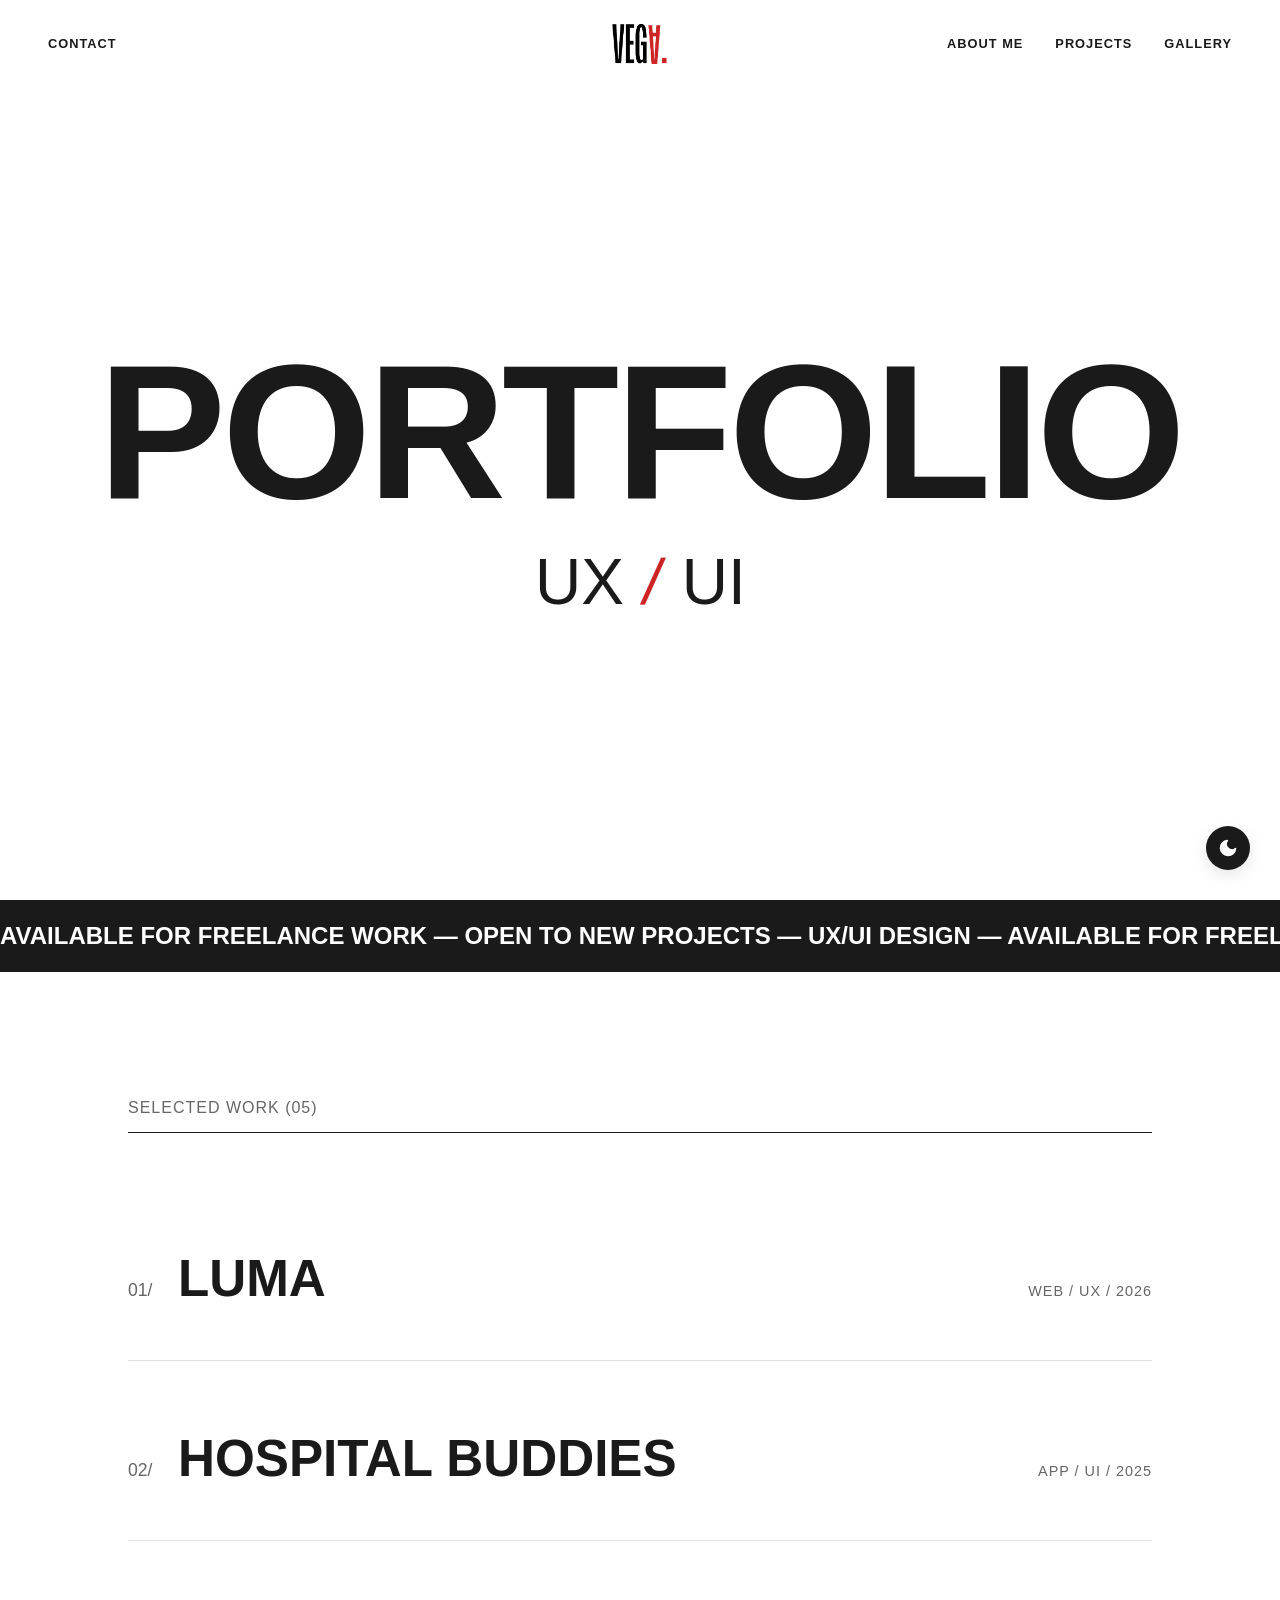
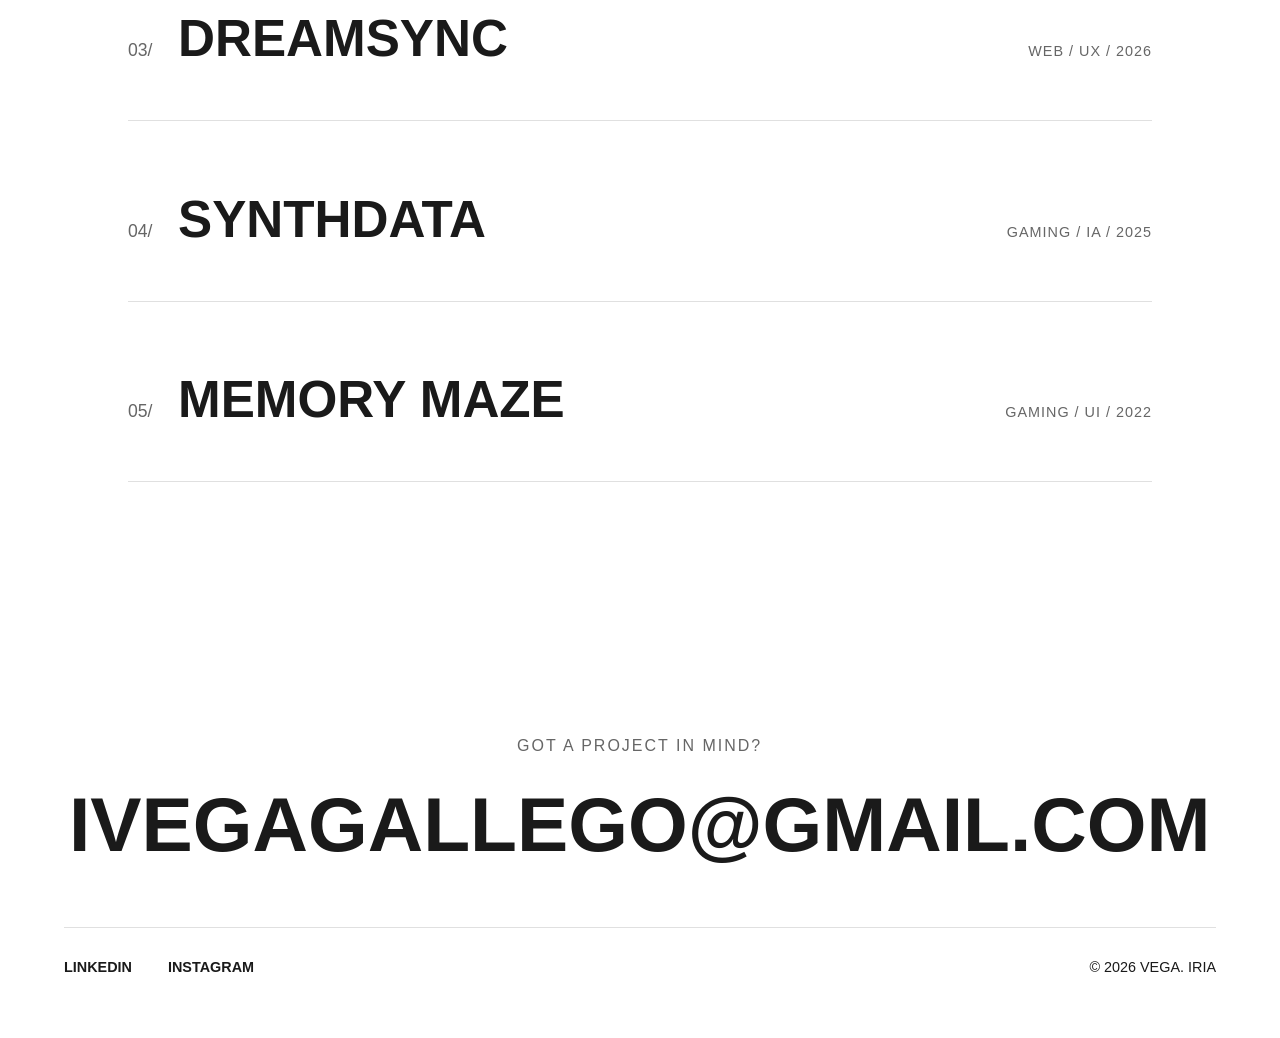
==== index.html @ f4e5bfc3 "claude_10:56(24demarzo)" ====
<!DOCTYPE html>
<html lang="es">
<head>
    <meta charset="UTF-8">
    <meta name="viewport" content="width=device-width, initial-scale=1.0">
    <title>Iria Vega | UX UI Portfolio</title>
    
    <style>
        /* --- VARIABLES --- */
        :root {
            --bg-color: #ffffff;
            --text-color: #1a1a1a;
            --accent-color: #666;
            --line-color: #e0e0e0;
            
            /* TIPOGRAFÍA ÚNICA */
            --font-main: 'Helvetica Neue', Helvetica, Arial, sans-serif;
            
            /* Color específico solicitado */
            --specific-red: #CD2424;

            /* Colores de Proyectos */
            --c-luma: #9B7CBF;       /* LUMA */
            --c-hospital: #00B4D8;   /* HOSPITAL BUDDIES */
            --c-orange: #FF9800;     /* DREAMSYNC */
            --c-red: #FF3B30;        /* SYNTHDATA */
            --c-pink: #FF69B4;       /* MEMORY MAZE */
        }

        body.dark-mode {
            --bg-color: #121212;
            --text-color: #f0f0f0;
            --accent-color: #aaa;
            --line-color: #333;
        }

        * { margin: 0; padding: 0; box-sizing: border-box; }

        body {
            background-color: var(--bg-color);
            color: var(--text-color);
            font-family: var(--font-main);
            transition: background-color 0.4s ease, color 0.4s ease;
            overflow-x: hidden;
            line-height: 1;
            -webkit-font-smoothing: antialiased; /* Para que la Helvetica se vea más nítida */
        }

        a { text-decoration: none; color: inherit; transition: color 0.3s ease; }
        ul { list-style: none; padding: 0; margin: 0; }

        /* --- SCROLL ANIMATIONS --- */
        .reveal {
            opacity: 0;
            transform: translateY(30px);
            transition: all 0.8s cubic-bezier(0.25, 1, 0.5, 1);
            will-change: opacity, transform;
        }

        .reveal.active {
            opacity: 1;
            transform: translateY(0);
        }
        .delay-100 { transition-delay: 0.1s; }
        .delay-200 { transition-delay: 0.2s; }

        /* --- HEADER --- */
        header {
            display: grid;
            grid-template-columns: 1fr auto 1fr;
            align-items: center;
            padding: 1.5rem 3rem;
            position: fixed;
            top: 0;
            width: 100%;
            z-index: 1000;
            background-color: rgba(255, 255, 255, 0.01); 
            backdrop-filter: blur(5px);
            text-transform: uppercase;
            font-size: 0.8rem;
            font-weight: 600; /* Menú en un grosor medio */
            letter-spacing: 1px;
        }
        
        body.dark-mode header { background-color: rgba(18, 18, 18, 0.01); }

        .nav-left { justify-self: start; }
        .nav-left a:hover { color: var(--specific-red); opacity: 1; }
        
        /* LOGO */
        .logo-container { justify-self: center; }
        .logo-img { 
            height: 40px; 
            width: auto;
            display: block;
            transition: opacity 0.3s ease;
        }

        .nav-right { justify-self: end; }
        .nav-right ul { display: flex; gap: 2rem; align-items: center; }
        .nav-right a:hover { opacity: 0.6; }

        /* --- HERO SECTION --- */
        .hero-container {
            height: 100vh;
            width: 100%;
            display: flex;
            align-items: center;
            justify-content: center;
            padding: 120px 5% 60px 5%; 
            position: relative;
        }

        .hero-content-center {
            display: flex;
            flex-direction: column;
            align-items: center; 
            justify-content: center;
            text-align: center;
            gap: 2rem; 
            position: relative;
            width: 100%;
            max-width: 1200px;
        }

        .title-portfolio {
            font-size: clamp(5rem, 18vw, 12rem); 
            font-weight: 900; /* Extra grueso */
            text-transform: uppercase;
            line-height: 0.9;
            letter-spacing: -4px;
            margin: 0; padding: 0;
            color: var(--text-color);
        }

        .ux-ui-row {
            display: flex;
            gap: 20px; 
            align-items: center;
            justify-content: center;
            font-size: clamp(2rem, 6vw, 4rem); 
            font-weight: 300; /* Fino */
            line-height: 1;
            color: var(--text-color);
        }
        
        .slash { 
            font-weight: 400; 
            opacity: 1; 
            color: var(--specific-red); 
            transform: skew(-10deg); 
        }

        /* --- BOTÓN DARK MODE --- */
        .theme-toggle-btn {
            position: fixed;
            bottom: 30px;
            right: 30px;
            width: 44px;
            height: 44px;
            border-radius: 50%;
            background-color: var(--text-color); 
            color: var(--bg-color); 
            border: none;
            cursor: pointer;
            z-index: 1000;
            display: flex;
            align-items: center;
            justify-content: center;
            transition: transform 0.3s cubic-bezier(0.175, 0.885, 0.32, 1.275);
            box-shadow: 0 5px 15px rgba(0,0,0,0.1);
        }

        .theme-toggle-btn:hover {
            transform: scale(1.1);
        }

        .theme-icon {
            width: 20px;
            height: 20px;
            fill: currentColor;
        }

        /* --- MARQUEE --- */
        .marquee-container { width: 100%; overflow: hidden; background-color: var(--text-color); color: var(--bg-color); padding: 1.5rem 0; white-space: nowrap; position: relative; z-index: 20; }
        .marquee-content { display: inline-block; animation: scroll 20s linear infinite; font-size: 1.5rem; text-transform: uppercase; font-weight: 700; }
        @keyframes scroll { from { transform: translateX(0); } to { transform: translateX(-50%); } }

        /* --- PROYECTOS --- */
        .work-section { padding: 8rem 10%; position: relative; z-index: 2; }
        
        /* Etiqueta de sección FINA */
        .section-label { 
            font-size: 1rem; 
            text-transform: uppercase; 
            font-weight: 300; /* Fino */
            color: var(--accent-color); 
            margin-bottom: 4rem; 
            display: block; 
            border-bottom: 1px solid var(--text-color); 
            padding-bottom: 1rem; 
            letter-spacing: 1px;
        }

        .project-list { display: flex; flex-direction: column; gap: 1rem; }
        
        .project-item { 
            display: grid; 
            grid-template-columns: 50px 1fr auto; 
            align-items: baseline; 
            padding: 3.5rem 0; 
            border-bottom: 1px solid var(--line-color); 
            cursor: pointer; 
            transition: all 0.4s cubic-bezier(0.25, 1, 0.5, 1); 
            color: var(--text-color); 
            position: relative; 
            text-decoration: none; 
        }
        .project-item:hover { border-bottom: 2px solid var(--text-color); padding-left: 1rem; padding-right: 1rem; }
        
        /* Número de proyecto FINO */
        .project-index { 
            font-size: 1.1rem; 
            color: var(--accent-color); 
            font-weight: 300; /* Fino */
        }
        
        /* Nombre de proyecto GRUESO */
        .project-name { 
            font-size: clamp(2rem, 4vw, 3.5rem); 
            font-weight: 700; /* Grueso */
            text-transform: uppercase; 
            transition: color 0.3s ease; 
        }
        
        /* Tags de proyecto FINOS */
        .project-tags { 
            font-size: 0.9rem; 
            color: var(--accent-color); 
            text-align: right; 
            text-transform: uppercase; 
            font-weight: 300; /* Fino */
            letter-spacing: 1px;
        }

        .icon-container { position: absolute; left: -40px; top: 50%; transform: translateY(-50%); pointer-events: none; opacity: 0; transition: opacity 0.3s ease; z-index: 5; display: flex; align-items: center; justify-content: center; }
        .project-item:hover .icon-container { opacity: 1; }

        /* Animaciones Base */
        @keyframes spin { 100% { transform: rotate(360deg); } } 
        @keyframes matrixRain { 0% { transform: translateY(0); } 100% { transform: translateY(-33.33%); } } 
        @keyframes snakeMove { 0% { top: 2px; left: 2px; } 25% { top: 2px; left: 14px; } 50% { top: 14px; left: 14px; } 75% { top: 14px; left: 2px; } 100% { top: 2px; left: 2px; } } 

        /* 1. LUMA */
        #p-luma:hover .project-name { color: var(--c-luma); }
        #p-luma:hover { border-bottom-color: var(--c-luma); }
        .luma-loader { width: 20px; height: 20px; border: 3px solid var(--text-color); border-top-color: transparent; border-radius: 50%; animation: spin 1s infinite linear; transition: border-color 0.3s ease; }
        #p-luma:hover .luma-loader { border-color: var(--c-luma); border-top-color: transparent; }

        /* 2. HOSPITAL BUDDIES */
        #p-hospital:hover .project-name { color: var(--c-hospital); }
        #p-hospital:hover { border-bottom-color: var(--c-hospital); }
        .radar { width: 30px; height: 30px; border: 4px solid var(--text-color); border-radius: 50%; position: relative; transition: border-color 0.3s ease; }
        .radar::after, .radar::before { content: ''; position: absolute; border: 1px solid var(--text-color); border-radius: 50%; top: 50%; left: 50%; transform: translate(-50%, -50%); transition: border-color 0.3s ease; }
        .radar::after { width: 15px; height: 15px; } .radar::before { width: 5px; height: 5px; }
        .radar-line { position: absolute; top: 50%; left: 50%; width: 50%; height: 2px; background-color: var(--text-color); transform-origin: 0% 50%; animation: spin 2s infinite linear; transition: background-color 0.3s ease; }
        #p-hospital:hover .radar, #p-hospital:hover .radar::after, #p-hospital:hover .radar::before { border-color: var(--c-hospital); }
        #p-hospital:hover .radar-line { background-color: var(--c-hospital); }

        /* 3. DREAMSYNC */
        #p-dreamsync:hover .project-name { color: var(--c-orange); } 
        #p-dreamsync:hover { border-bottom-color: var(--c-orange); } 
        .star-shape { width: 25px; height: 25px; background-color: var(--text-color); clip-path: polygon(50% 0%, 61% 35%, 98% 35%, 68% 57%, 79% 91%, 50% 70%, 21% 91%, 32% 57%, 2% 35%, 39% 35%); animation: spin 2s infinite linear; transition: background-color 0.3s ease; } 
        #p-dreamsync:hover .star-shape { background-color: var(--c-orange); }
        
        /* 4. SYNTHDATA */
        #p-synthdata:hover .project-name { color: var(--c-red); } 
        #p-synthdata:hover { border-bottom-color: var(--c-red); } 
        .matrix-box { width: 20px; height: 25px; overflow: hidden; font-family: monospace; font-size: 10px; line-height: 10px; font-weight: bold; text-align: center; color: var(--text-color); transition: color 0.3s ease; } 
        #p-synthdata:hover .matrix-box { color: var(--c-red); text-shadow: 0 0 4px rgba(255, 0, 0, 0.5); } 
        .matrix-rain { animation: matrixRain 0.8s infinite linear; }
        
        /* 5. MEMORY MAZE */
        #p-memory:hover .project-name { color: var(--c-pink); } 
        #p-memory:hover { border-bottom-color: var(--c-pink); } 
        .maze-box { width: 26px; height: 26px; border: 2px solid var(--text-color); position: relative; transition: border-color 0.3s ease; } 
        #p-memory:hover .maze-box { border-color: var(--c-pink); } 
        .snake-dot { width: 6px; height: 6px; background-color: var(--text-color); position: absolute; top: 2px; left: 2px; animation: snakeMove 2.5s infinite linear; transition: background-color 0.3s ease; } 
        #p-memory:hover .snake-dot { background-color: var(--c-pink); }

        /* --- CONTACTO --- */
        .contact-section { padding: 8rem 5% 4rem 5%; text-align: center; display: flex; flex-direction: column; align-items: center; }
        
        /* Intro contacto FINA */
        .contact-intro { 
            text-transform: uppercase; 
            letter-spacing: 2px; 
            margin-bottom: 2rem; 
            color: var(--accent-color); 
            font-weight: 300; /* Fino */
        }
        
        /* Email GRUESO */
.email-big { 
            /* Más grande que el anterior, pero más pequeño que el original */
            font-size: clamp(2.2rem, 6.5vw, 4.8rem); 
            font-weight: 800; /* Grueso */
            text-transform: uppercase; 
            line-height: 1; 
            margin-bottom: 4rem; 
            position: relative; 
            display: inline-block; 
        }
        
        .email-big::after { 
            content: ''; 
            position: absolute; 
            width: 0; 
            height: 4px; /* Grosor intermedio para la línea */
            bottom: -5px; 
            left: 0; 
            background-color: var(--text-color); 
            transition: width 0.4s ease; 
        }
        .email-big:hover::after { width: 100%; }
        
        .footer-bottom { display: flex; justify-content: space-between; width: 100%; max-width: 1200px; border-top: 1px solid var(--line-color); padding-top: 2rem; font-size: 0.9rem; text-transform: uppercase; }
        
        .socials a { margin-right: 2rem; font-weight: 600; position: relative; text-decoration: none; }
        .socials a:hover { color: var(--specific-red); }

        @media (max-width: 768px) {
            header {
                display: flex;
                align-items: center;
                justify-content: space-between;
                padding: 1rem 1.2rem;
                font-size: 0.7rem;
                letter-spacing: 0.5px;
            }
            .nav-left { display: none; }
            .nav-right ul { gap: 1rem; }
            .logo-img { height: 32px; }

            .hero-container { padding-top: 120px; padding-bottom: 40px; }
            .title-portfolio { font-size: clamp(4rem, 16vw, 10rem); letter-spacing: -2px; }
            .work-section { padding: 4rem 5%; }
            .project-item { grid-template-columns: 1fr; gap: 8px; padding: 2rem 0; }
            .project-index { display: none; }
            .project-tags { text-align: left; font-size: 0.75rem; }
            .icon-container { display: none; }
            .contact-section { padding: 4rem 5% 2rem 5%; }
            .email-big { font-size: clamp(1.6rem, 5vw, 3rem); word-break: break-all; }
            .footer-bottom { flex-direction: column; gap: 1.5rem; text-align: center; padding-top: 1.5rem; }
            .socials { display: flex; justify-content: center; gap: 1.5rem; }
            .socials a { margin-right: 0; }
            .marquee-content { font-size: 1rem; }
        }

        @media (max-width: 480px) {
            header {
                display: flex;
                align-items: center;
                justify-content: space-between;
                padding: 0.8rem 1rem;
                font-size: 0.6rem;
                letter-spacing: 0.3px;
            }
            .nav-left { display: none; }
            .logo-img { height: 26px; }
            .nav-right ul { gap: 0.7rem; }
            .hero-container { padding-top: 80px; }
            .title-portfolio { font-size: clamp(3rem, 14vw, 6rem); }
            .ux-ui-row { font-size: clamp(1.2rem, 5vw, 2rem); }
            .project-name { font-size: clamp(1.5rem, 7vw, 2.5rem); }
            .email-big { font-size: clamp(1.2rem, 4.5vw, 2rem); }
        }
    </style>
</head>
<body>

    <header>
        <div class="nav-left"><a href="#contact">Contact</a></div>
        
        <div class="logo-container">
            <a href="index.html">
                <img src="./logos/LOGO_ROJO.png" alt="Logo" class="logo-img" id="logo-img">
            </a>
        </div>
        
        <nav class="nav-right">
            <ul>
                <li><a href="about.html">About Me</a></li>
                <li><a href="#projects">Projects</a></li>
                <li><a href="#gallery">Gallery</a></li>
            </ul>
        </nav>
    </header>

    <main>
        <div class="hero-container">
            <div class="hero-content-center">
                <div class="title-portfolio reveal">PORTFOLIO</div>
                <div class="ux-ui-row reveal delay-100">
                    <span>UX</span>
                    <span class="slash">/</span>
                    <span>UI</span>
                </div>
            </div>
        </div>

        <div class="marquee-container reveal">
            <div class="marquee-content">
                AVAILABLE FOR FREELANCE WORK  —  OPEN TO NEW PROJECTS  —  UX/UI DESIGN  —  AVAILABLE FOR FREELANCE WORK  —  OPEN TO NEW PROJECTS  —  UX/UI DESIGN —
            </div>
        </div>

        <section class="work-section" id="projects">
            <span class="section-label reveal">Selected Work (05)</span>
            
            <div class="project-list">
                
                <a href="luma.html" class="project-item reveal" id="p-luma">
                    <span class="project-index">01/</span>
                    <span class="project-name">Luma</span>
                    <span class="project-tags">WEB / UX / 2026</span>
                    <div class="icon-container"><div class="luma-loader"></div></div>
                </a>

                <a href="hospitalbuddies.html" class="project-item reveal" id="p-hospital">
                    <span class="project-index">02/</span>
                    <span class="project-name">Hospital Buddies</span>
                    <span class="project-tags">APP / UI / 2025</span>
                    <div class="icon-container"><div class="radar"><div class="radar-line"></div></div></div>
                </a>
                
                <a href="dreamsync.html" class="project-item reveal" id="p-dreamsync">
                    <span class="project-index">03/</span>
                    <span class="project-name">DreamSync</span>
                    <span class="project-tags">WEB / UX / 2026</span>
                    <div class="icon-container"><div class="star-shape"></div></div>
                </a>
                
                <a href="synthdata.html" class="project-item reveal" id="p-synthdata">
                    <span class="project-index">04/</span>
                    <span class="project-name">SynthData</span>
                    <span class="project-tags">GAMING / IA / 2025</span>
                    <div class="icon-container"><div class="matrix-box"><div class="matrix-rain">1 0<br>0 1<br>1 1<br>0 0<br>1 0<br>0 1<br>1 0<br>0 1</div></div></div>
                </a>
                
                <a href="memorymaze.html" class="project-item reveal" id="p-memory">
                    <span class="project-index">05/</span>
                    <span class="project-name">Memory Maze</span>
                    <span class="project-tags">GAMING / UI / 2022</span>
                    <div class="icon-container"><div class="maze-box"><div class="snake-dot"></div></div></div>
                </a>

            </div>
        </section>

        <section class="contact-section" id="contact">
            <p class="contact-intro reveal">Got a project in mind?</p>
            <a href="mailto:ivegagallego@gmail.com" class="email-big reveal delay-100">ivegagallego@gmail.com</a>

            <div class="footer-bottom reveal delay-200">
                <div class="socials">
                    <a href="https://www.linkedin.com/in/iria-vega-gallego-8637a91a1/" target="_blank">LinkedIn</a>
                    <a href="https://www.instagram.com/designsby.vega/" target="_blank">Instagram</a>
                </div>
                <div>&copy; 2026 Vega. Iria</div>
            </div>
        </section>
    </main>

    <button class="theme-toggle-btn" id="theme-toggle-btn" aria-label="Toggle Dark Mode">
        <svg class="theme-icon" viewBox="0 0 24 24" fill="none" stroke="currentColor" stroke-width="2" stroke-linecap="round" stroke-linejoin="round"><path d="M21 12.79A9 9 0 1 1 11.21 3 7 7 0 0 0 21 12.79z"></path></svg>
    </button>

    <script>
        const btn = document.getElementById('theme-toggle-btn');
        const body = document.body;
        const logo = document.getElementById('logo-img');

        // Iconos SVG
        const moonIcon = `<svg class="theme-icon" viewBox="0 0 24 24" fill="none" stroke="currentColor" stroke-width="2" stroke-linecap="round" stroke-linejoin="round"><path d="M21 12.79A9 9 0 1 1 11.21 3 7 7 0 0 0 21 12.79z"></path></svg>`;
        const sunIcon = `<svg class="theme-icon" viewBox="0 0 24 24" fill="none" stroke="currentColor" stroke-width="2" stroke-linecap="round" stroke-linejoin="round"><circle cx="12" cy="12" r="5"></circle><line x1="12" y1="1" x2="12" y2="3"></line><line x1="12" y1="21" x2="12" y2="23"></line><line x1="4.22" y1="4.22" x2="5.64" y2="5.64"></line><line x1="18.36" y1="18.36" x2="19.78" y2="19.78"></line><line x1="1" y1="12" x2="3" y2="12"></line><line x1="21" y1="12" x2="23" y2="12"></line><line x1="4.22" y1="19.78" x2="5.64" y2="18.36"></line><line x1="18.36" y1="5.64" x2="19.78" y2="4.22"></line></svg>`;

        // RUTAS DE LOGOS
        const lightLogo = "./logos/LOGO_ROJO.png";
        const darkLogo = "./logos/bLOGO_ROJO.png";

        function updateTheme(isDark) {
            if (isDark) {
                body.classList.add('dark-mode');
                btn.innerHTML = sunIcon;
                logo.src = darkLogo;
            } else {
                body.classList.remove('dark-mode');
                btn.innerHTML = moonIcon;
                logo.src = lightLogo;
            }
        }

        if(localStorage.getItem('theme') === 'dark') {
            updateTheme(true);
        } else {
            updateTheme(false);
        }

        btn.addEventListener('click', () => {
            const isDark = !body.classList.contains('dark-mode');
            updateTheme(isDark);
            localStorage.setItem('theme', isDark ? 'dark' : 'light');
        });

        // Scroll Animations
        const observer = new IntersectionObserver((entries) => {
            entries.forEach(entry => {
                if (entry.isIntersecting) entry.target.classList.add('active');
            });
        }, { threshold: 0.1, rootMargin: "0px 0px -50px 0px" });

        document.querySelectorAll('.reveal').forEach(el => observer.observe(el));
    </script>
</body>
</html>
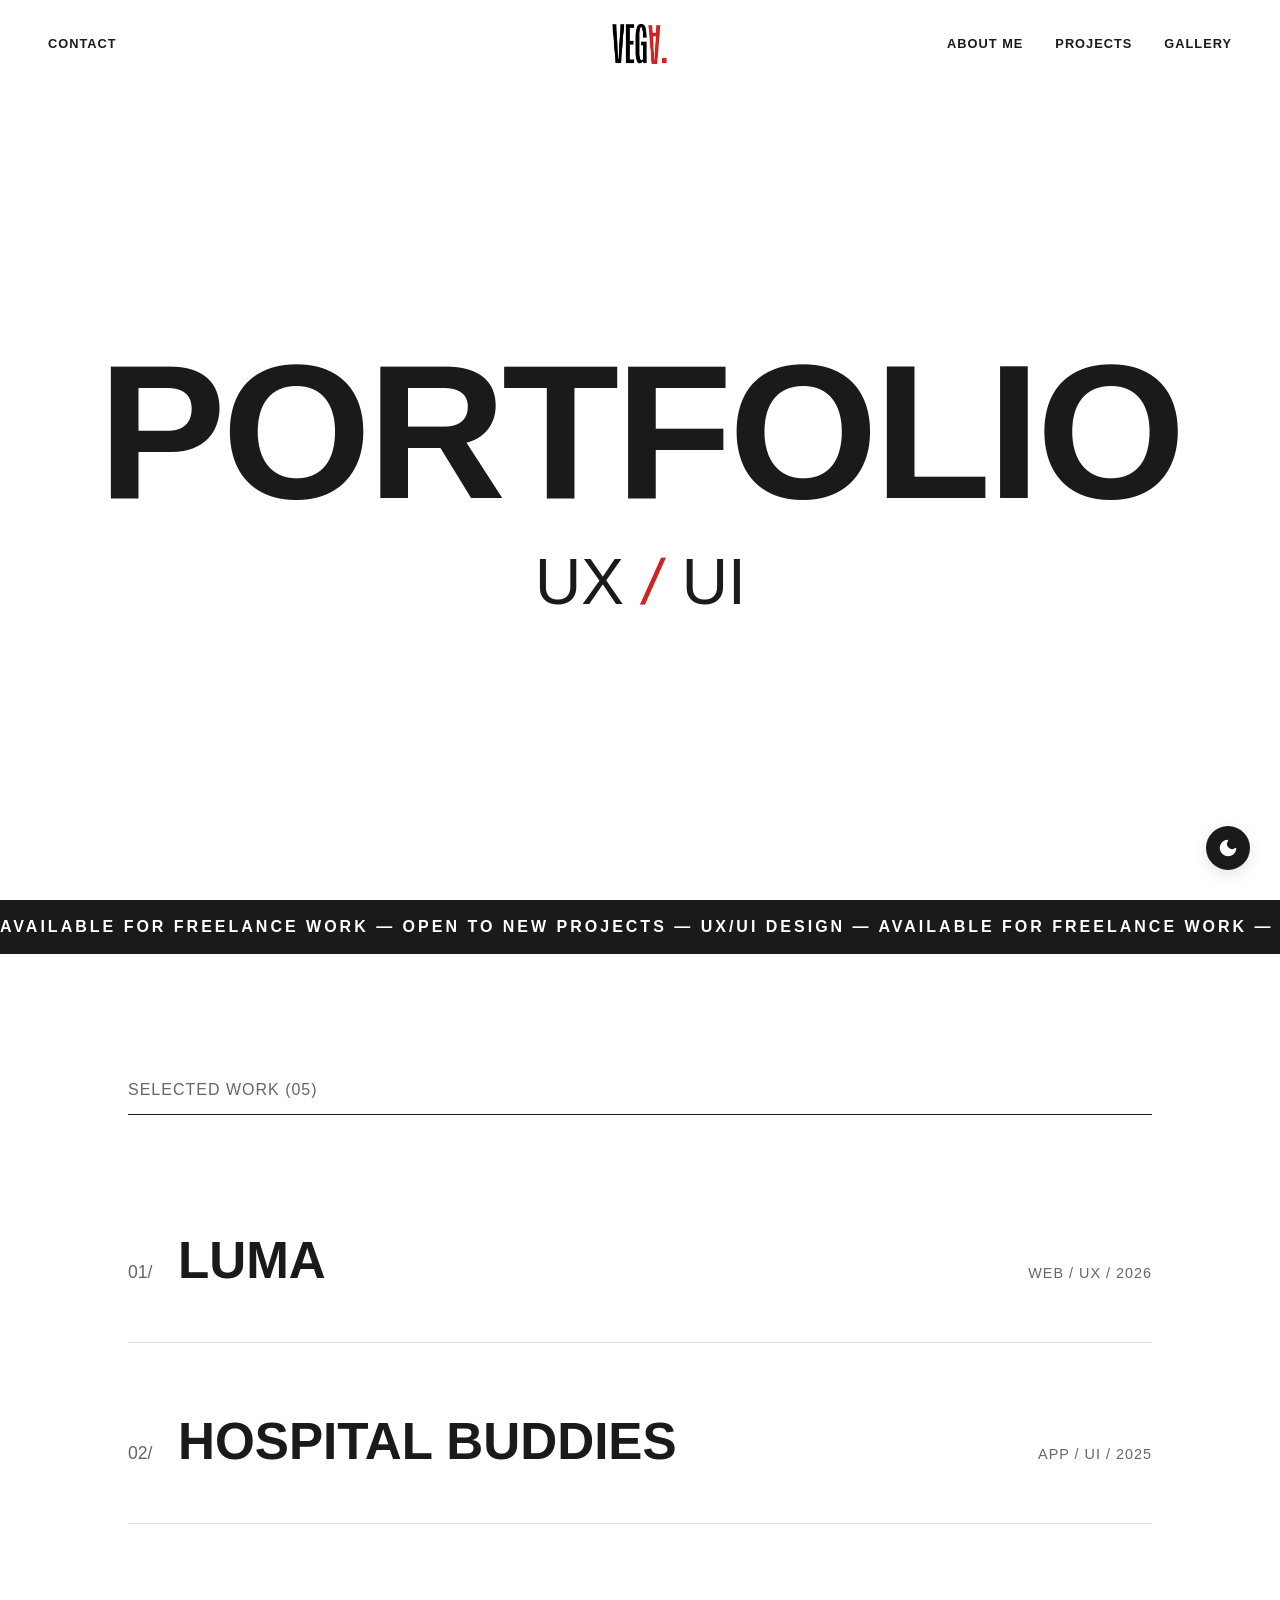
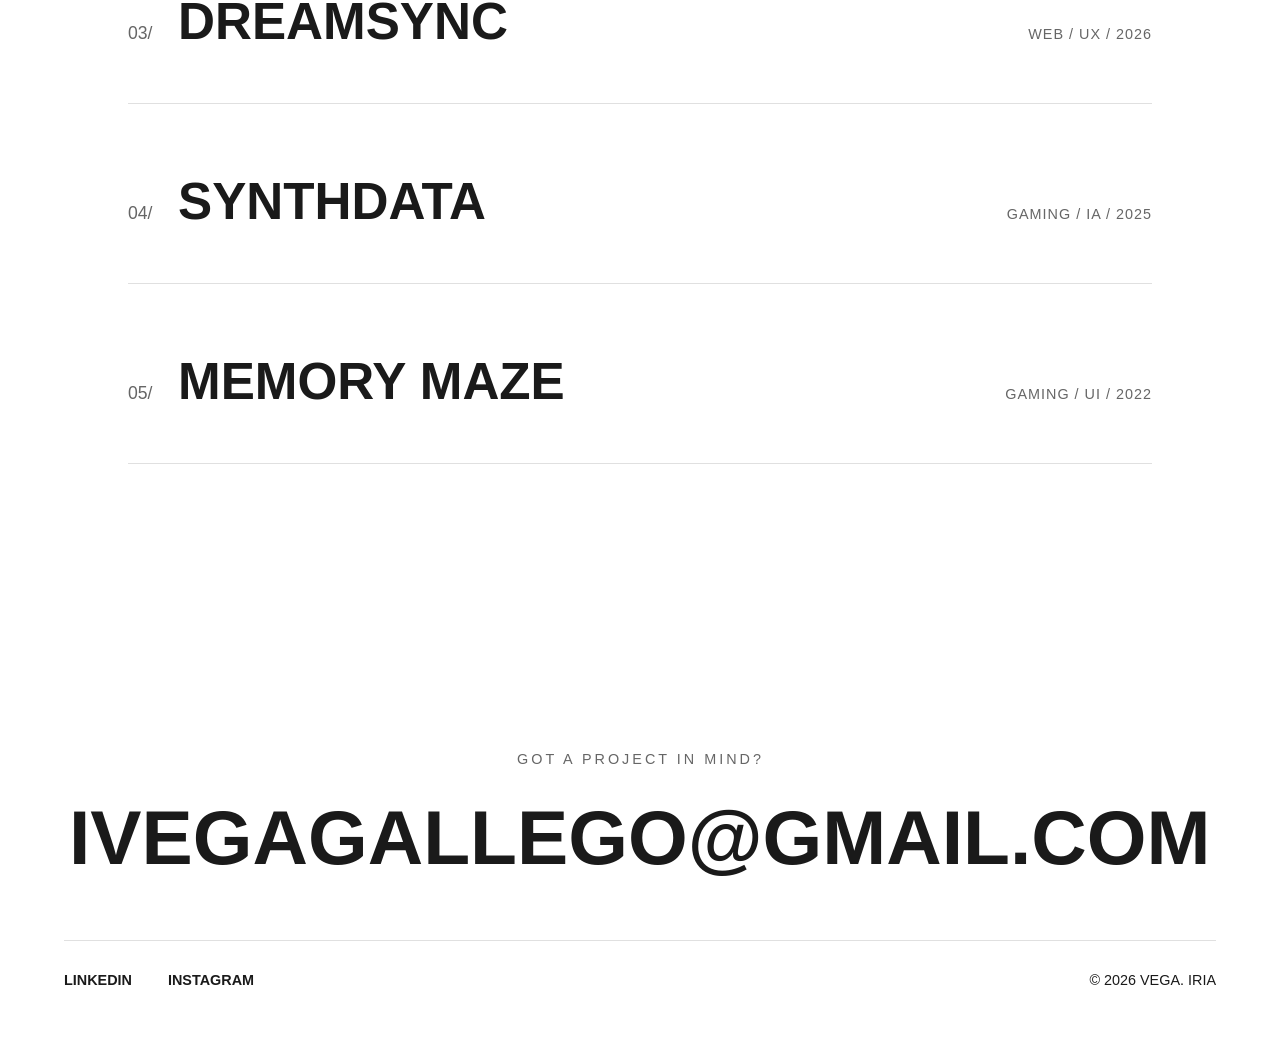
==== commit fba4aa34: "claude-22:43(24demarzo)" ====
--- a/index.html
+++ b/index.html
@@ -4,7 +4,11 @@
     <meta charset="UTF-8">
     <meta name="viewport" content="width=device-width, initial-scale=1.0">
     <title>Iria Vega | UX UI Portfolio</title>
-    
+    <link rel="icon" type="image/png" href="favicon.png">
+    <meta property="og:image" content="https://vegairia.github.io/vegairia/vista-previa.png" />
+    <meta property="og:title" content="Mi Portfolio" />
+    <meta property="og:description" content="Una selección de mis mejores proyectos de diseño de producto. quí encontrarás mis casos de estudio, donde combino diseño interactivo, prototipado en Figma y flujos de trabajo optimizados con IA." />
+
     <style>
         /* --- VARIABLES --- */
         :root {
@@ -182,8 +186,8 @@
         }
 
         /* --- MARQUEE --- */
-        .marquee-container { width: 100%; overflow: hidden; background-color: var(--text-color); color: var(--bg-color); padding: 1.5rem 0; white-space: nowrap; position: relative; z-index: 20; }
-        .marquee-content { display: inline-block; animation: scroll 20s linear infinite; font-size: 1.5rem; text-transform: uppercase; font-weight: 700; }
+        .marquee-container { width: 100%; overflow: hidden; background-color: var(--text-color); color: var(--bg-color); padding: 1.2rem 0; white-space: nowrap; position: relative; z-index: 20; }
+        .marquee-content { display: inline-block; animation: scroll 20s linear infinite; font-size: 1rem; text-transform: uppercase; font-weight: 600; letter-spacing: 3px; }
         @keyframes scroll { from { transform: translateX(0); } to { transform: translateX(-50%); } }
 
         /* --- PROYECTOS --- */
@@ -204,19 +208,19 @@
 
         .project-list { display: flex; flex-direction: column; gap: 1rem; }
         
-        .project-item { 
-            display: grid; 
-            grid-template-columns: 50px 1fr auto; 
-            align-items: baseline; 
-            padding: 3.5rem 0; 
-            border-bottom: 1px solid var(--line-color); 
-            cursor: pointer; 
-            transition: all 0.4s cubic-bezier(0.25, 1, 0.5, 1); 
-            color: var(--text-color); 
-            position: relative; 
-            text-decoration: none; 
-        }
-        .project-item:hover { border-bottom: 2px solid var(--text-color); padding-left: 1rem; padding-right: 1rem; }
+        .project-item {
+            display: grid;
+            grid-template-columns: 50px 1fr auto;
+            align-items: baseline;
+            padding: 3.5rem 0;
+            border-bottom: 1px solid var(--line-color);
+            cursor: pointer;
+            transition: all 0.5s cubic-bezier(0.25, 1, 0.5, 1);
+            color: var(--text-color);
+            position: relative;
+            text-decoration: none;
+        }
+        .project-item:hover { border-bottom: 2px solid var(--text-color); padding-left: 1.5rem; }
         
         /* Número de proyecto FINO */
         .project-index { 
@@ -289,15 +293,16 @@
         #p-memory:hover .snake-dot { background-color: var(--c-pink); }
 
         /* --- CONTACTO --- */
-        .contact-section { padding: 8rem 5% 4rem 5%; text-align: center; display: flex; flex-direction: column; align-items: center; }
-        
+        .contact-section { padding: 10rem 5% 4rem 5%; text-align: center; display: flex; flex-direction: column; align-items: center; }
+
         /* Intro contacto FINA */
-        .contact-intro { 
-            text-transform: uppercase; 
-            letter-spacing: 2px; 
-            margin-bottom: 2rem; 
-            color: var(--accent-color); 
-            font-weight: 300; /* Fino */
+        .contact-intro {
+            text-transform: uppercase;
+            letter-spacing: 3px;
+            margin-bottom: 2rem;
+            color: var(--accent-color);
+            font-weight: 300;
+            font-size: 0.9rem;
         }
         
         /* Email GRUESO */
@@ -392,7 +397,7 @@
             <ul>
                 <li><a href="about.html">About Me</a></li>
                 <li><a href="#projects">Projects</a></li>
-                <li><a href="#gallery">Gallery</a></li>
+                <li><a href="gallery.html">Gallery</a></li>
             </ul>
         </nav>
     </header>
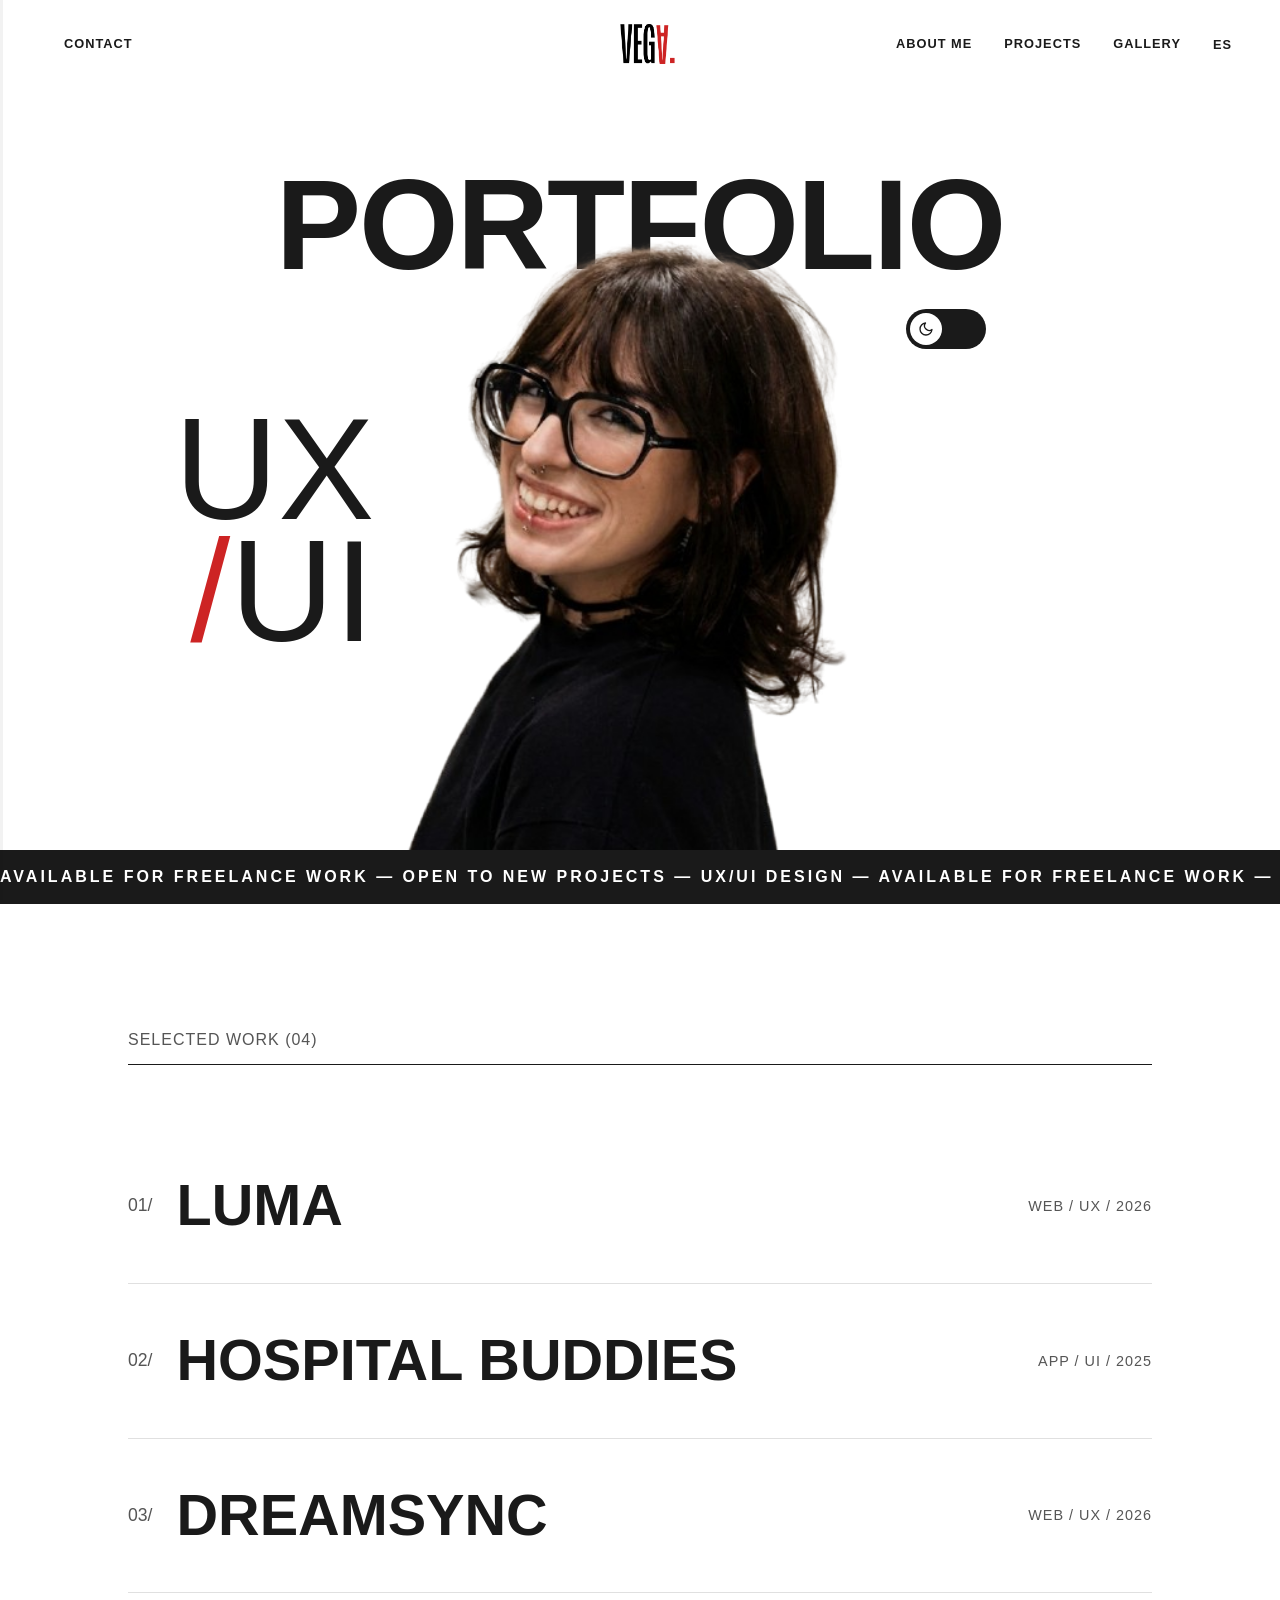
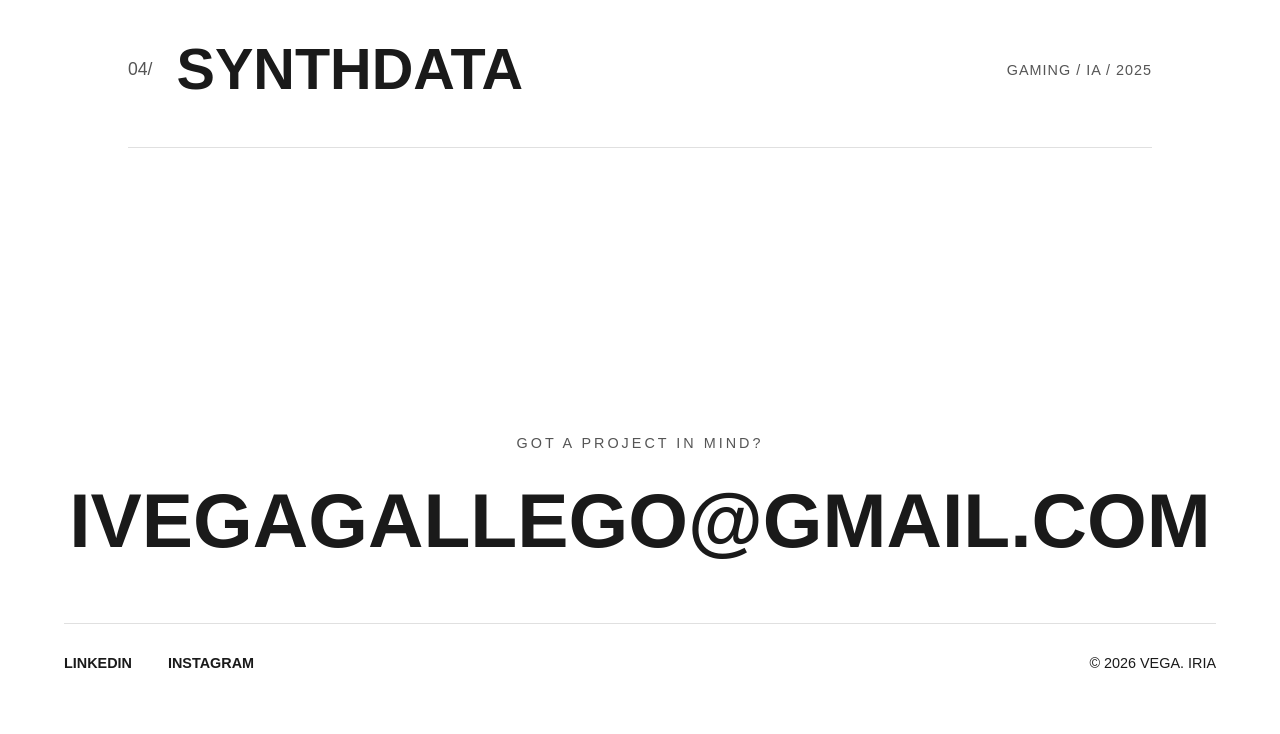
==== commit 443167c1: "imagen nueva" ====
--- a/index.html
+++ b/index.html
@@ -7,34 +7,29 @@
     <link rel="icon" type="image/png" href="favicon.png">
     <meta property="og:image" content="https://vegairia.github.io/vegairia/vista-previa.png" />
     <meta property="og:title" content="Mi Portfolio" />
-    <meta property="og:description" content="Una selección de mis mejores proyectos de diseño de producto. quí encontrarás mis casos de estudio, donde combino diseño interactivo, prototipado en Figma y flujos de trabajo optimizados con IA." />
+    <meta property="og:description" content="Una selección de mis mejores proyectos de diseño de producto. Aquí encontrarás mis casos de estudio, donde combino diseño interactivo, prototipado en Figma y flujos de trabajo optimizados con IA." />
 
     <style>
         /* --- VARIABLES --- */
         :root {
             --bg-color: #ffffff;
             --text-color: #1a1a1a;
-            --accent-color: #666;
+            --accent-color: #555555; /* Gris más oscuro para estado normal del idioma y tags */
             --line-color: #e0e0e0;
-            
-            /* TIPOGRAFÍA ÚNICA */
+            --specific-red: #CD2424;
             --font-main: 'Helvetica Neue', Helvetica, Arial, sans-serif;
             
-            /* Color específico solicitado */
-            --specific-red: #CD2424;
-
             /* Colores de Proyectos */
-            --c-luma: #9B7CBF;       /* LUMA */
-            --c-hospital: #00B4D8;   /* HOSPITAL BUDDIES */
-            --c-orange: #FF9800;     /* DREAMSYNC */
-            --c-red: #FF3B30;        /* SYNTHDATA */
-            --c-pink: #FF69B4;       /* MEMORY MAZE */
+            --c-luma: #9B7CBF;       
+            --c-hospital: #00B4D8;   
+            --c-orange: #FF9800;     
+            --c-red: #FF3B30;        
         }
 
         body.dark-mode {
             --bg-color: #121212;
             --text-color: #f0f0f0;
-            --accent-color: #aaa;
+            --accent-color: #999999; /* Gris claro para modo oscuro */
             --line-color: #333;
         }
 
@@ -47,285 +42,409 @@
             transition: background-color 0.4s ease, color 0.4s ease;
             overflow-x: hidden;
             line-height: 1;
-            -webkit-font-smoothing: antialiased; /* Para que la Helvetica se vea más nítida */
+            -webkit-font-smoothing: antialiased; 
+        }
+
+        /* Bloquea el scroll mientras la pantalla de inicio está activa */
+        body.lang-menu-open {
+            overflow: hidden; 
         }
 
         a { text-decoration: none; color: inherit; transition: color 0.3s ease; }
         ul { list-style: none; padding: 0; margin: 0; }
 
-        /* --- SCROLL ANIMATIONS --- */
-        .reveal {
-            opacity: 0;
-            transform: translateY(30px);
-            transition: all 0.8s cubic-bezier(0.25, 1, 0.5, 1);
-            will-change: opacity, transform;
-        }
-
-        .reveal.active {
-            opacity: 1;
-            transform: translateY(0);
-        }
-        .delay-100 { transition-delay: 0.1s; }
-        .delay-200 { transition-delay: 0.2s; }
+        /* --- BARRA DE PROGRESO VERTICAL --- */
+        .scroll-progress-container {
+            position: fixed; top: 0; left: 0; width: 3px; height: 100vh;
+            background-color: rgba(0,0,0,0.05); z-index: 9999;
+        }
+        body.dark-mode .scroll-progress-container { background-color: rgba(255,255,255,0.05); }
+        .scroll-progress-bar {
+            width: 100%; height: 100%; background-color: var(--specific-red);
+            transform-origin: top; transform: scaleY(0); will-change: transform;
+        }
 
         /* --- HEADER --- */
         header {
-            display: grid;
-            grid-template-columns: 1fr auto 1fr;
-            align-items: center;
-            padding: 1.5rem 3rem;
-            position: fixed;
-            top: 0;
-            width: 100%;
-            z-index: 1000;
-            background-color: rgba(255, 255, 255, 0.01); 
-            backdrop-filter: blur(5px);
-            text-transform: uppercase;
-            font-size: 0.8rem;
-            font-weight: 600; /* Menú en un grosor medio */
-            letter-spacing: 1px;
-        }
-        
+            display: grid; grid-template-columns: 1fr auto 1fr; align-items: center;
+            padding: 1.5rem 3rem 1.5rem 4rem; position: fixed; top: 0; width: 100%; z-index: 1000;
+            background-color: rgba(255, 255, 255, 0.01); backdrop-filter: blur(5px);
+            text-transform: uppercase; font-size: 0.8rem; font-weight: 600; letter-spacing: 1px;
+            transition: opacity 0.5s ease;
+        }
         body.dark-mode header { background-color: rgba(18, 18, 18, 0.01); }
-
         .nav-left { justify-self: start; }
         .nav-left a:hover { color: var(--specific-red); opacity: 1; }
-        
-        /* LOGO */
         .logo-container { justify-self: center; }
-        .logo-img { 
-            height: 40px; 
-            width: auto;
-            display: block;
-            transition: opacity 0.3s ease;
-        }
-
+        .logo-img { height: 40px; width: auto; display: block; transition: opacity 0.3s ease; }
         .nav-right { justify-self: end; }
         .nav-right ul { display: flex; gap: 2rem; align-items: center; }
         .nav-right a:hover { opacity: 0.6; }
 
-        /* --- HERO SECTION --- */
-        .hero-container {
+        /* Botón de idioma en el Header */
+        .lang-toggle-btn {
+            background: none;
+            border: none;
+            font-family: inherit;
+            font-size: inherit;
+            font-weight: 600;
+            text-transform: uppercase;
+            color: inherit;
+            cursor: pointer;
+            letter-spacing: 1px;
+            transition: color 0.3s ease;
+        }
+        .lang-toggle-btn:hover {
+            color: var(--specific-red);
+        }
+
+        /* --- OVERLAY DE IDIOMAS --- */
+        #lang-overlay {
+            position: fixed;
+            top: 0;
+            left: 0;
+            width: 100%;
             height: 100vh;
-            width: 100%;
+            background-color: rgba(255, 255, 255, 0.6);
+            backdrop-filter: blur(15px);
+            -webkit-backdrop-filter: blur(15px);
+            z-index: 99999;
             display: flex;
             align-items: center;
             justify-content: center;
-            padding: 120px 5% 60px 5%; 
+            flex-direction: column;
+            opacity: 0;
+            pointer-events: none;
+            transform: translateY(15%);
+            transition: opacity 0.6s ease, transform 0.6s cubic-bezier(0.25, 1, 0.5, 1);
+        }
+
+        body.dark-mode #lang-overlay {
+            background-color: rgba(18, 18, 18, 0.6);
+        }
+        
+        #lang-overlay.active {
+            opacity: 1;
+            pointer-events: auto;
+            transform: translateY(0);
+        }
+
+        #lang-overlay.fade-out-up {
+            opacity: 0;
+            transform: translateY(-15%);
+            pointer-events: none;
+        }
+
+        .lang-selector-content {
+            display: flex;
+            align-items: center;
+            gap: 2rem;
+        }
+
+        .lang-option {
+            background: none;
+            border: none;
+            font-size: clamp(2.5rem, 6vw, 5rem);
+            font-family: inherit;
+            font-weight: 600;
+            cursor: pointer;
+            color: var(--accent-color); 
+            transition: color 0.3s ease, transform 0.3s ease;
+            text-transform: uppercase;
+            letter-spacing: -1px;
+        }
+
+        .lang-option:hover, .lang-option.selected {
+            color: var(--text-color); 
+            transform: scale(1.03); 
+        }
+
+        .lang-separator {
+            font-size: clamp(2.5rem, 6vw, 5rem);
+            color: var(--specific-red); 
+            font-weight: 300;
+        }
+
+        .scroll-indicator {
+            position: absolute;
+            bottom: 15%;
+            font-size: 0.8rem;
+            text-transform: uppercase;
+            letter-spacing: 2px;
+            color: var(--text-color);
+            opacity: 0;
+            transform: translateY(10px);
+            transition: opacity 0.5s ease, transform 0.5s ease;
+        }
+        .scroll-indicator.show {
+            opacity: 0.6;
+            transform: translateY(0);
+        }
+
+        /* --- HERO SECTION --- */
+        .hero-container {
+            height: 100vh; width: 100%; position: relative; 
+            display: flex; align-items: center; justify-content: center; 
+            overflow: hidden;
+        }
+
+        /* PORTFOLIO */
+        .title-portfolio {
+            position: absolute;
+            width: 100%;
+            text-align: center;
+            font-size: clamp(3rem, 11vw, 8rem); 
+            font-weight: 900; 
+            text-transform: uppercase;
+            line-height: 0.8;
+            letter-spacing: -2px;
+            color: var(--text-color);
+            z-index: 1; 
+            white-space: nowrap;
+            top: 25%; 
+            left: 50%;
+            transform: translate(-50%, -50%);
+        }
+
+        .hero-center-wrapper {
             position: relative;
-        }
-
-        .hero-content-center {
+            display: inline-flex;
+            align-items: center;
+            justify-content: center;
+            z-index: 2; 
+        }
+
+        /* --- NUEVO BOCADILLO DE TEXTO UX --- */
+        .speech-bubble {
+            position: absolute;
+            background-color: var(--specific-red);
+            color: white;
+            padding: 12px 20px;
+            border-radius: 16px;
+            font-size: 0.9rem;
+            font-weight: 700;
+            text-transform: uppercase;
+            letter-spacing: 0.5px;
+            line-height: 1.2;
+            z-index: 10;
+            white-space: nowrap; 
+            top: 50%; 
+            left: 100%; 
+            margin-left: 20px; 
+            transform: translateY(-50%) scale(0.5) translateX(-20px); 
+            opacity: 0;
+            visibility: hidden;
+            transform-origin: left center; 
+            transition: opacity 0.4s ease, transform 0.4s cubic-bezier(0.34, 1.56, 0.64, 1), visibility 0.4s;
+            pointer-events: none; 
+        }
+
+        /* La 'cola' del bocadillo apuntando a la IZQUIERDA */
+        .speech-bubble::after {
+            content: '';
+            position: absolute;
+            top: 50%;
+            transform: translateY(-50%);
+            /* AJUSTE CLAVE: -9px solapa 1px con la caja para que no se vea espacio al escalar */
+            left: -9px; 
+            width: 0;
+            height: 0;
+            border-top: 10px solid transparent;
+            border-bottom: 10px solid transparent;
+            border-right: 10px solid var(--specific-red); 
+        }
+
+        .hero-center-wrapper:hover .speech-bubble {
+            opacity: 1;
+            visibility: visible;
+            transform: translateY(-50%) scale(1) translateX(0); 
+        }
+
+        /* Foto principal */
+        .hero-photo {
+            height: 85vh; 
+            width: auto;
+            object-fit: contain;
+            pointer-events: none;
+            filter: grayscale(0%); 
+            transition: filter 0.4s ease;
+            margin-top: 5vh; 
+        }
+        body.dark-mode .hero-photo {
+            filter: grayscale(100%); 
+        }
+
+        /* UX / UI */
+        .ux-ui-stack {
+            position: absolute;
+            right: 98%; 
+            top: 60%; 
+            transform: translateY(-50%); 
             display: flex;
             flex-direction: column;
-            align-items: center; 
-            justify-content: center;
-            text-align: center;
-            gap: 2rem; 
-            position: relative;
-            width: 100%;
-            max-width: 1200px;
-        }
-
-        .title-portfolio {
-            font-size: clamp(5rem, 18vw, 12rem); 
-            font-weight: 900; /* Extra grueso */
-            text-transform: uppercase;
-            line-height: 0.9;
-            letter-spacing: -4px;
-            margin: 0; padding: 0;
+            font-size: clamp(4rem, 12vw, 9rem); 
+            font-weight: 300; 
+            line-height: 0.85;
             color: var(--text-color);
-        }
-
-        .ux-ui-row {
-            display: flex;
-            gap: 20px; 
-            align-items: center;
-            justify-content: center;
-            font-size: clamp(2rem, 6vw, 4rem); 
-            font-weight: 300; /* Fino */
-            line-height: 1;
-            color: var(--text-color);
-        }
-        
-        .slash { 
-            font-weight: 400; 
-            opacity: 1; 
-            color: var(--specific-red); 
-            transform: skew(-10deg); 
-        }
-
-        /* --- BOTÓN DARK MODE --- */
-        .theme-toggle-btn {
-            position: fixed;
-            bottom: 30px;
-            right: 30px;
-            width: 44px;
-            height: 44px;
-            border-radius: 50%;
-            background-color: var(--text-color); 
-            color: var(--bg-color); 
-            border: none;
-            cursor: pointer;
-            z-index: 1000;
+            text-align: right;
+            padding-right: 1rem;
+        }
+        .slash { font-weight: 400; color: var(--specific-red); }
+
+        /* Switch de tema */
+        .theme-pill-container {
+            position: absolute;
+            left: 98%; 
+            top: 35%; 
+            transform: translateY(-50%); 
+            pointer-events: auto;
+            padding-left: 1rem;
+            z-index: 100;
+        }
+
+        .theme-pill-btn {
+            width: 80px; height: 40px; border-radius: 50px;
+            background-color: var(--text-color); border: none; cursor: pointer;
+            position: relative; display: flex; align-items: center;
+            transition: background-color 0.3s;
+        }
+        
+        .theme-pill-knob {
+            width: 32px; height: 32px; background-color: var(--bg-color); border-radius: 50%;
+            position: absolute; left: 4px; display: flex; align-items: center; justify-content: center;
+            transition: transform 0.3s ease, background-color 0.3s;
+        }
+        
+        body.dark-mode .theme-pill-knob { transform: translateX(40px); }
+        .theme-icon { width: 16px; height: 16px; color: var(--text-color); }
+
+        /* --- MARQUEE --- */
+        .marquee-container { 
+            width: 100%; overflow: hidden; background-color: var(--text-color); color: var(--bg-color); 
+            padding: 1.2rem 0; white-space: nowrap; 
+            position: relative; z-index: 10;
+            margin-top: -50px; 
+        }
+        .marquee-content { 
+            display: inline-block; 
+            /* Se aumentó el tiempo a 40s para que sea más suave al haber más texto */
+            animation: scroll 40s linear infinite; 
+            font-size: 1rem; text-transform: uppercase; font-weight: 600; letter-spacing: 3px; 
+        }
+        @keyframes scroll { from { transform: translateX(0); } to { transform: translateX(-50%); } }
+
+        /* --- SECCIÓN DE PROYECTOS --- */
+        .work-section { padding: 8rem 10%; position: relative; z-index: 2; }
+        
+        .section-label { 
+            font-size: 1rem; text-transform: uppercase; font-weight: 300; color: var(--accent-color); 
+            margin-bottom: 4rem; display: block; border-bottom: 1px solid var(--text-color); 
+            padding-bottom: 1rem; letter-spacing: 1px; width: 100%;
+        }
+
+        .project-list { width: 100%; display: flex; flex-direction: column; }
+        
+        .project-item {
+            display: flex; justify-content: space-between; align-items: center;
+            padding: 3rem 0; 
+            border-bottom: 1px solid var(--line-color); cursor: pointer;
+            color: var(--text-color); text-decoration: none;
+            transition: padding 0.5s ease-out, border-color 0.3s ease;
+        }
+        
+        .project-item:hover { 
+            border-bottom-color: var(--text-color); 
+            padding: 4.5rem 0; 
+        }
+
+        .project-left { display: flex; align-items: center; gap: 1.5rem; position: relative; }
+        .project-right { display: flex; align-items: center; }
+        
+        .project-index { font-size: 1.1rem; color: var(--accent-color); font-weight: 300; }
+        .project-name { font-size: clamp(2.2rem, 4.5vw, 4.2rem); font-weight: 700; text-transform: uppercase; transition: color 0.3s ease; }
+        
+        .project-tags { 
+            font-size: 0.9rem; color: var(--accent-color); text-transform: uppercase; font-weight: 300; letter-spacing: 1px; white-space: nowrap;
+            transition: color 0.3s ease; 
+        }
+        .project-item:hover .project-tags { color: var(--text-color); }
+
+        .project-img-wrapper {
+            width: 0;
+            height: 0; 
+            opacity: 0;
+            overflow: hidden;
+            /* REFUERZO DE BORDES REDONDEADOS */
+            border-radius: 16px; 
+            margin-right: 0;
             display: flex;
             align-items: center;
             justify-content: center;
-            transition: transform 0.3s cubic-bezier(0.175, 0.885, 0.32, 1.275);
-            box-shadow: 0 5px 15px rgba(0,0,0,0.1);
-        }
-
-        .theme-toggle-btn:hover {
-            transform: scale(1.1);
-        }
-
-        .theme-icon {
-            width: 20px;
-            height: 20px;
-            fill: currentColor;
-        }
-
-        /* --- MARQUEE --- */
-        .marquee-container { width: 100%; overflow: hidden; background-color: var(--text-color); color: var(--bg-color); padding: 1.2rem 0; white-space: nowrap; position: relative; z-index: 20; }
-        .marquee-content { display: inline-block; animation: scroll 20s linear infinite; font-size: 1rem; text-transform: uppercase; font-weight: 600; letter-spacing: 3px; }
-        @keyframes scroll { from { transform: translateX(0); } to { transform: translateX(-50%); } }
-
-        /* --- PROYECTOS --- */
-        .work-section { padding: 8rem 10%; position: relative; z-index: 2; }
-        
-        /* Etiqueta de sección FINA */
-        .section-label { 
-            font-size: 1rem; 
-            text-transform: uppercase; 
-            font-weight: 300; /* Fino */
-            color: var(--accent-color); 
-            margin-bottom: 4rem; 
-            display: block; 
-            border-bottom: 1px solid var(--text-color); 
-            padding-bottom: 1rem; 
-            letter-spacing: 1px;
-        }
-
-        .project-list { display: flex; flex-direction: column; gap: 1rem; }
-        
-        .project-item {
-            display: grid;
-            grid-template-columns: 50px 1fr auto;
-            align-items: baseline;
-            padding: 3.5rem 0;
-            border-bottom: 1px solid var(--line-color);
-            cursor: pointer;
-            transition: all 0.5s cubic-bezier(0.25, 1, 0.5, 1);
-            color: var(--text-color);
-            position: relative;
-            text-decoration: none;
-        }
-        .project-item:hover { border-bottom: 2px solid var(--text-color); padding-left: 1.5rem; }
-        
-        /* Número de proyecto FINO */
-        .project-index { 
-            font-size: 1.1rem; 
-            color: var(--accent-color); 
-            font-weight: 300; /* Fino */
-        }
-        
-        /* Nombre de proyecto GRUESO */
-        .project-name { 
-            font-size: clamp(2rem, 4vw, 3.5rem); 
-            font-weight: 700; /* Grueso */
-            text-transform: uppercase; 
-            transition: color 0.3s ease; 
-        }
-        
-        /* Tags de proyecto FINOS */
-        .project-tags { 
-            font-size: 0.9rem; 
-            color: var(--accent-color); 
-            text-align: right; 
-            text-transform: uppercase; 
-            font-weight: 300; /* Fino */
-            letter-spacing: 1px;
-        }
-
-        .icon-container { position: absolute; left: -40px; top: 50%; transform: translateY(-50%); pointer-events: none; opacity: 0; transition: opacity 0.3s ease; z-index: 5; display: flex; align-items: center; justify-content: center; }
+            transition: width 0.5s ease-out, 
+                        height 0.5s ease-out, 
+                        margin-right 0.5s ease-out, 
+                        opacity 0.4s ease-out;
+        }
+        
+        .project-img-wrapper img {
+            width: 100%;
+            height: 100%;
+            display: block;
+            /* REFUERZO DE BORDES REDONDEADOS */
+            border-radius: 16px; 
+            object-fit: contain; 
+        }
+        
+        .project-item:hover .project-img-wrapper {
+            width: 400px;  
+            height: 260px; 
+            opacity: 1;
+            margin-right: 2.5rem; 
+        }
+
+        .icon-container { 
+            position: absolute; left: -45px; opacity: 0; display: flex; align-items: center; justify-content: center;
+            transition: opacity 0.3s ease; 
+        }
         .project-item:hover .icon-container { opacity: 1; }
 
-        /* Animaciones Base */
         @keyframes spin { 100% { transform: rotate(360deg); } } 
         @keyframes matrixRain { 0% { transform: translateY(0); } 100% { transform: translateY(-33.33%); } } 
-        @keyframes snakeMove { 0% { top: 2px; left: 2px; } 25% { top: 2px; left: 14px; } 50% { top: 14px; left: 14px; } 75% { top: 14px; left: 2px; } 100% { top: 2px; left: 2px; } } 
-
-        /* 1. LUMA */
+
         #p-luma:hover .project-name { color: var(--c-luma); }
-        #p-luma:hover { border-bottom-color: var(--c-luma); }
-        .luma-loader { width: 20px; height: 20px; border: 3px solid var(--text-color); border-top-color: transparent; border-radius: 50%; animation: spin 1s infinite linear; transition: border-color 0.3s ease; }
+        .luma-loader { width: 20px; height: 20px; border: 3px solid var(--text-color); border-top-color: transparent; border-radius: 50%; animation: spin 1s infinite linear; }
         #p-luma:hover .luma-loader { border-color: var(--c-luma); border-top-color: transparent; }
 
-        /* 2. HOSPITAL BUDDIES */
         #p-hospital:hover .project-name { color: var(--c-hospital); }
-        #p-hospital:hover { border-bottom-color: var(--c-hospital); }
-        .radar { width: 30px; height: 30px; border: 4px solid var(--text-color); border-radius: 50%; position: relative; transition: border-color 0.3s ease; }
-        .radar::after, .radar::before { content: ''; position: absolute; border: 1px solid var(--text-color); border-radius: 50%; top: 50%; left: 50%; transform: translate(-50%, -50%); transition: border-color 0.3s ease; }
+        .radar { width: 30px; height: 30px; border: 4px solid var(--text-color); border-radius: 50%; position: relative; }
+        .radar::after, .radar::before { content: ''; position: absolute; border: 1px solid var(--text-color); border-radius: 50%; top: 50%; left: 50%; transform: translate(-50%, -50%); }
         .radar::after { width: 15px; height: 15px; } .radar::before { width: 5px; height: 5px; }
-        .radar-line { position: absolute; top: 50%; left: 50%; width: 50%; height: 2px; background-color: var(--text-color); transform-origin: 0% 50%; animation: spin 2s infinite linear; transition: background-color 0.3s ease; }
+        .radar-line { position: absolute; top: 50%; left: 50%; width: 50%; height: 2px; background-color: var(--text-color); transform-origin: 0% 50%; animation: spin 2s infinite linear; }
         #p-hospital:hover .radar, #p-hospital:hover .radar::after, #p-hospital:hover .radar::before { border-color: var(--c-hospital); }
         #p-hospital:hover .radar-line { background-color: var(--c-hospital); }
 
-        /* 3. DREAMSYNC */
         #p-dreamsync:hover .project-name { color: var(--c-orange); } 
-        #p-dreamsync:hover { border-bottom-color: var(--c-orange); } 
-        .star-shape { width: 25px; height: 25px; background-color: var(--text-color); clip-path: polygon(50% 0%, 61% 35%, 98% 35%, 68% 57%, 79% 91%, 50% 70%, 21% 91%, 32% 57%, 2% 35%, 39% 35%); animation: spin 2s infinite linear; transition: background-color 0.3s ease; } 
+        .star-shape { width: 25px; height: 25px; background-color: var(--text-color); clip-path: polygon(50% 0%, 61% 35%, 98% 35%, 68% 57%, 79% 91%, 50% 70%, 21% 91%, 32% 57%, 2% 35%, 39% 35%); animation: spin 2s infinite linear; } 
         #p-dreamsync:hover .star-shape { background-color: var(--c-orange); }
         
-        /* 4. SYNTHDATA */
         #p-synthdata:hover .project-name { color: var(--c-red); } 
-        #p-synthdata:hover { border-bottom-color: var(--c-red); } 
-        .matrix-box { width: 20px; height: 25px; overflow: hidden; font-family: monospace; font-size: 10px; line-height: 10px; font-weight: bold; text-align: center; color: var(--text-color); transition: color 0.3s ease; } 
+        .matrix-box { width: 20px; height: 25px; overflow: hidden; font-family: monospace; font-size: 10px; line-height: 10px; font-weight: bold; text-align: center; color: var(--text-color); } 
         #p-synthdata:hover .matrix-box { color: var(--c-red); text-shadow: 0 0 4px rgba(255, 0, 0, 0.5); } 
         .matrix-rain { animation: matrixRain 0.8s infinite linear; }
-        
-        /* 5. MEMORY MAZE */
-        #p-memory:hover .project-name { color: var(--c-pink); } 
-        #p-memory:hover { border-bottom-color: var(--c-pink); } 
-        .maze-box { width: 26px; height: 26px; border: 2px solid var(--text-color); position: relative; transition: border-color 0.3s ease; } 
-        #p-memory:hover .maze-box { border-color: var(--c-pink); } 
-        .snake-dot { width: 6px; height: 6px; background-color: var(--text-color); position: absolute; top: 2px; left: 2px; animation: snakeMove 2.5s infinite linear; transition: background-color 0.3s ease; } 
-        #p-memory:hover .snake-dot { background-color: var(--c-pink); }
 
         /* --- CONTACTO --- */
         .contact-section { padding: 10rem 5% 4rem 5%; text-align: center; display: flex; flex-direction: column; align-items: center; }
 
-        /* Intro contacto FINA */
-        .contact-intro {
-            text-transform: uppercase;
-            letter-spacing: 3px;
-            margin-bottom: 2rem;
-            color: var(--accent-color);
-            font-weight: 300;
-            font-size: 0.9rem;
-        }
-        
-        /* Email GRUESO */
-.email-big { 
-            /* Más grande que el anterior, pero más pequeño que el original */
-            font-size: clamp(2.2rem, 6.5vw, 4.8rem); 
-            font-weight: 800; /* Grueso */
-            text-transform: uppercase; 
-            line-height: 1; 
-            margin-bottom: 4rem; 
-            position: relative; 
-            display: inline-block; 
+        .contact-intro { text-transform: uppercase; letter-spacing: 3px; margin-bottom: 2rem; color: var(--accent-color); font-weight: 300; font-size: 0.9rem; }
+        
+        .email-big { 
+            font-size: clamp(2.2rem, 6.5vw, 4.8rem); font-weight: 800; text-transform: uppercase; line-height: 1; 
+            margin-bottom: 4rem; position: relative; display: inline-block; 
         }
         
         .email-big::after { 
-            content: ''; 
-            position: absolute; 
-            width: 0; 
-            height: 4px; /* Grosor intermedio para la línea */
-            bottom: -5px; 
-            left: 0; 
-            background-color: var(--text-color); 
-            transition: width 0.4s ease; 
+            content: ''; position: absolute; width: 0; height: 4px; bottom: -5px; left: 0; 
+            background-color: var(--text-color); transition: width 0.4s ease; 
         }
         .email-big:hover::after { width: 100%; }
         
@@ -334,140 +453,173 @@
         .socials a { margin-right: 2rem; font-weight: 600; position: relative; text-decoration: none; }
         .socials a:hover { color: var(--specific-red); }
 
+        /* --- RESPONSIVE --- */
+        @media (max-width: 1200px) {
+            .project-item:hover .project-img-wrapper { width: 320px; height: 220px; }
+            .ux-ui-stack { right: 90%; font-size: clamp(3rem, 10vw, 7rem); }
+            .theme-pill-container { left: 90%; }
+        }
+
+        @media (max-width: 900px) {
+            .hero-photo { height: 70vh; }
+            .ux-ui-stack { right: 85%; font-size: 5rem; }
+            .theme-pill-container { left: 85%; }
+            .project-item { padding: 2.5rem 0; flex-direction: column; align-items: flex-start; gap: 1rem; }
+            .project-right { width: 100%; justify-content: space-between; }
+            .project-item:hover .project-img-wrapper { width: 0; height: 0; margin-right: 0;}
+            .speech-bubble { left: 50%; font-size: 0.8rem; padding: 10px 15px; top: 10%; margin-left: 0; } 
+        }
+
         @media (max-width: 768px) {
-            header {
-                display: flex;
-                align-items: center;
-                justify-content: space-between;
-                padding: 1rem 1.2rem;
-                font-size: 0.7rem;
-                letter-spacing: 0.5px;
-            }
+            header { display: flex; align-items: center; justify-content: space-between; padding: 1rem 1.2rem; }
             .nav-left { display: none; }
-            .nav-right ul { gap: 1rem; }
-            .logo-img { height: 32px; }
-
-            .hero-container { padding-top: 120px; padding-bottom: 40px; }
-            .title-portfolio { font-size: clamp(4rem, 16vw, 10rem); letter-spacing: -2px; }
+            .ux-ui-stack { display: none; } 
+            .theme-pill-container { top: auto; bottom: 80px; left: auto; right: 20px; transform: none; padding-left: 0;}
+            .title-portfolio { font-size: 5rem; top: 25%;}
             .work-section { padding: 4rem 5%; }
-            .project-item { grid-template-columns: 1fr; gap: 8px; padding: 2rem 0; }
             .project-index { display: none; }
-            .project-tags { text-align: left; font-size: 0.75rem; }
             .icon-container { display: none; }
-            .contact-section { padding: 4rem 5% 2rem 5%; }
-            .email-big { font-size: clamp(1.6rem, 5vw, 3rem); word-break: break-all; }
-            .footer-bottom { flex-direction: column; gap: 1.5rem; text-align: center; padding-top: 1.5rem; }
+            .email-big { font-size: 2rem; word-break: break-all; }
+            .footer-bottom { flex-direction: column; gap: 1.5rem; text-align: center; }
             .socials { display: flex; justify-content: center; gap: 1.5rem; }
             .socials a { margin-right: 0; }
-            .marquee-content { font-size: 1rem; }
-        }
-
-        @media (max-width: 480px) {
-            header {
-                display: flex;
-                align-items: center;
-                justify-content: space-between;
-                padding: 0.8rem 1rem;
-                font-size: 0.6rem;
-                letter-spacing: 0.3px;
-            }
-            .nav-left { display: none; }
-            .logo-img { height: 26px; }
-            .nav-right ul { gap: 0.7rem; }
-            .hero-container { padding-top: 80px; }
-            .title-portfolio { font-size: clamp(3rem, 14vw, 6rem); }
-            .ux-ui-row { font-size: clamp(1.2rem, 5vw, 2rem); }
-            .project-name { font-size: clamp(1.5rem, 7vw, 2.5rem); }
-            .email-big { font-size: clamp(1.2rem, 4.5vw, 2rem); }
+            .speech-bubble { top: 10%; left: 50%; transform: translateX(-50%) scale(0.5); } 
+            .hero-center-wrapper:hover .speech-bubble { transform: translateX(-50%) scale(1); }
         }
     </style>
 </head>
-<body>
+<body class="light-mode">
+
+    <div id="lang-overlay">
+        <div class="lang-selector-content">
+            <button class="lang-option" onclick="chooseLanguage(this, 'ES')">Español</button>
+            <span class="lang-separator">/</span>
+            <button class="lang-option" onclick="chooseLanguage(this, 'EN')">English</button>
+        </div>
+        <div class="scroll-indicator" id="lang-scroll-indicator">Scroll down</div>
+    </div>
+
+    <div class="scroll-progress-container">
+        <div class="scroll-progress-bar" id="progress-bar"></div>
+    </div>
 
     <header>
         <div class="nav-left"><a href="#contact">Contact</a></div>
-        
         <div class="logo-container">
             <a href="index.html">
                 <img src="./logos/LOGO_ROJO.png" alt="Logo" class="logo-img" id="logo-img">
             </a>
         </div>
-        
         <nav class="nav-right">
             <ul>
                 <li><a href="about.html">About Me</a></li>
                 <li><a href="#projects">Projects</a></li>
                 <li><a href="gallery.html">Gallery</a></li>
+                <li><button class="lang-toggle-btn" id="open-lang-menu" aria-label="Cambiar idioma">ES</button></li>
             </ul>
         </nav>
     </header>
 
     <main>
         <div class="hero-container">
-            <div class="hero-content-center">
-                <div class="title-portfolio reveal">PORTFOLIO</div>
-                <div class="ux-ui-row reveal delay-100">
+            
+            <div class="title-portfolio">PORTFOLIO</div>
+            
+            <div class="hero-center-wrapper">
+                <div class="speech-bubble">Soy Iria, Diseñadora UX/UI</div>
+
+                <div class="ux-ui-stack">
                     <span>UX</span>
-                    <span class="slash">/</span>
-                    <span>UI</span>
+                    <span><span class="slash">/</span>UI</span>
+                </div>
+
+                <img src="YO.png" alt="Iria Vega" class="hero-photo">
+
+                <div class="theme-pill-container">
+                    <button class="theme-pill-btn" id="theme-pill-btn" aria-label="Toggle Dark Mode">
+                        <div class="theme-pill-knob">
+                            <svg class="theme-icon" id="theme-icon" viewBox="0 0 24 24" fill="none" stroke="currentColor" stroke-width="2" stroke-linecap="round" stroke-linejoin="round"></svg>
+                        </div>
+                    </button>
                 </div>
             </div>
         </div>
 
-        <div class="marquee-container reveal">
+        <div class="marquee-container">
             <div class="marquee-content">
-                AVAILABLE FOR FREELANCE WORK  —  OPEN TO NEW PROJECTS  —  UX/UI DESIGN  —  AVAILABLE FOR FREELANCE WORK  —  OPEN TO NEW PROJECTS  —  UX/UI DESIGN —
+                AVAILABLE FOR FREELANCE WORK  —  OPEN TO NEW PROJECTS  —  UX/UI DESIGN  —  AVAILABLE FOR FREELANCE WORK  —  OPEN TO NEW PROJECTS  —  UX/UI DESIGN  —  AVAILABLE FOR FREELANCE WORK  —  OPEN TO NEW PROJECTS  —  UX/UI DESIGN  —  AVAILABLE FOR FREELANCE WORK  —  OPEN TO NEW PROJECTS  —  UX/UI DESIGN  —  AVAILABLE FOR FREELANCE WORK  —  OPEN TO NEW PROJECTS  —  UX/UI DESIGN  —  AVAILABLE FOR FREELANCE WORK  —  OPEN TO NEW PROJECTS  —  UX/UI DESIGN  —  AVAILABLE FOR FREELANCE WORK  —  OPEN TO NEW PROJECTS  —  UX/UI DESIGN  —  AVAILABLE FOR FREELANCE WORK  —  OPEN TO NEW PROJECTS  —  UX/UI DESIGN  —  
             </div>
         </div>
 
         <section class="work-section" id="projects">
-            <span class="section-label reveal">Selected Work (05)</span>
+            <span class="section-label">Selected Work (04)</span>
             
             <div class="project-list">
                 
-                <a href="luma.html" class="project-item reveal" id="p-luma">
-                    <span class="project-index">01/</span>
-                    <span class="project-name">Luma</span>
-                    <span class="project-tags">WEB / UX / 2026</span>
-                    <div class="icon-container"><div class="luma-loader"></div></div>
+                <a href="luma.html" class="project-item" id="p-luma">
+                    <div class="project-left">
+                        <span class="project-index">01/</span>
+                        <span class="project-name">Luma</span>
+                        <div class="icon-container"><div class="luma-loader"></div></div>
+                    </div>
+                    <div class="project-right">
+                        <div class="project-img-wrapper">
+                            <img src="luma_img/portada.png" alt="Luma Cover">
+                        </div>
+                        <span class="project-tags">WEB / UX / 2026</span>
+                    </div>
                 </a>
 
-                <a href="hospitalbuddies.html" class="project-item reveal" id="p-hospital">
-                    <span class="project-index">02/</span>
-                    <span class="project-name">Hospital Buddies</span>
-                    <span class="project-tags">APP / UI / 2025</span>
-                    <div class="icon-container"><div class="radar"><div class="radar-line"></div></div></div>
+                <a href="hospitalbuddies.html" class="project-item" id="p-hospital">
+                    <div class="project-left">
+                        <span class="project-index">02/</span>
+                        <span class="project-name">Hospital Buddies</span>
+                        <div class="icon-container"><div class="radar"><div class="radar-line"></div></div></div>
+                    </div>
+                    <div class="project-right">
+                        <div class="project-img-wrapper">
+                            <img src="hospitalbuddies_img/portada.png" alt="Hospital Buddies Cover">
+                        </div>
+                        <span class="project-tags">APP / UI / 2025</span>
+                    </div>
                 </a>
                 
-                <a href="dreamsync.html" class="project-item reveal" id="p-dreamsync">
-                    <span class="project-index">03/</span>
-                    <span class="project-name">DreamSync</span>
-                    <span class="project-tags">WEB / UX / 2026</span>
-                    <div class="icon-container"><div class="star-shape"></div></div>
+                <a href="dreamsync.html" class="project-item" id="p-dreamsync">
+                    <div class="project-left">
+                        <span class="project-index">03/</span>
+                        <span class="project-name">DreamSync</span>
+                        <div class="icon-container"><div class="star-shape"></div></div>
+                    </div>
+                    <div class="project-right">
+                        <div class="project-img-wrapper">
+                            <img src="dreamsync_web/fotos/dreamsync_preview.png" alt="DreamSync Cover">
+                        </div>
+                        <span class="project-tags">WEB / UX / 2026</span>
+                    </div>
                 </a>
                 
-                <a href="synthdata.html" class="project-item reveal" id="p-synthdata">
-                    <span class="project-index">04/</span>
-                    <span class="project-name">SynthData</span>
-                    <span class="project-tags">GAMING / IA / 2025</span>
-                    <div class="icon-container"><div class="matrix-box"><div class="matrix-rain">1 0<br>0 1<br>1 1<br>0 0<br>1 0<br>0 1<br>1 0<br>0 1</div></div></div>
-                </a>
-                
-                <a href="memorymaze.html" class="project-item reveal" id="p-memory">
-                    <span class="project-index">05/</span>
-                    <span class="project-name">Memory Maze</span>
-                    <span class="project-tags">GAMING / UI / 2022</span>
-                    <div class="icon-container"><div class="maze-box"><div class="snake-dot"></div></div></div>
+                <a href="synthdata.html" class="project-item" id="p-synthdata">
+                    <div class="project-left">
+                        <span class="project-index">04/</span>
+                        <span class="project-name">SynthData</span>
+                        <div class="icon-container"><div class="matrix-box"><div class="matrix-rain">1 0<br>0 1<br>1 1<br>0 0<br>1 0<br>0 1<br>1 0<br>0 1</div></div></div>
+                    </div>
+                    <div class="project-right">
+                        <div class="project-img-wrapper">
+                            <img src="synthdata_img/portada.png" alt="SynthData Cover">
+                        </div>
+                        <span class="project-tags">GAMING / IA / 2025</span>
+                    </div>
                 </a>
 
             </div>
         </section>
 
         <section class="contact-section" id="contact">
-            <p class="contact-intro reveal">Got a project in mind?</p>
-            <a href="mailto:ivegagallego@gmail.com" class="email-big reveal delay-100">ivegagallego@gmail.com</a>
-
-            <div class="footer-bottom reveal delay-200">
+            <p class="contact-intro">Got a project in mind?</p>
+            <a href="mailto:ivegagallego@gmail.com" class="email-big">ivegagallego@gmail.com</a>
+
+            <div class="footer-bottom">
                 <div class="socials">
                     <a href="https://www.linkedin.com/in/iria-vega-gallego-8637a91a1/" target="_blank">LinkedIn</a>
                     <a href="https://www.instagram.com/designsby.vega/" target="_blank">Instagram</a>
@@ -477,39 +629,97 @@
         </section>
     </main>
 
-    <button class="theme-toggle-btn" id="theme-toggle-btn" aria-label="Toggle Dark Mode">
-        <svg class="theme-icon" viewBox="0 0 24 24" fill="none" stroke="currentColor" stroke-width="2" stroke-linecap="round" stroke-linejoin="round"><path d="M21 12.79A9 9 0 1 1 11.21 3 7 7 0 0 0 21 12.79z"></path></svg>
-    </button>
-
     <script>
-        const btn = document.getElementById('theme-toggle-btn');
+        const langOverlay = document.getElementById('lang-overlay');
+        const openLangBtn = document.getElementById('open-lang-menu');
+        const scrollIndicator = document.getElementById('lang-scroll-indicator');
+        let langHasBeenSelected = false;
+
+        openLangBtn.addEventListener('click', (e) => {
+            e.preventDefault(); 
+            document.body.classList.add('lang-menu-open');
+            langOverlay.classList.remove('fade-out-up'); 
+            langOverlay.classList.add('active');
+            
+            langHasBeenSelected = false;
+            scrollIndicator.classList.remove('show');
+            document.querySelectorAll('.lang-option').forEach(b => {
+                b.classList.remove('selected');
+                b.style.transform = ''; 
+            });
+        });
+
+        function chooseLanguage(btn, lang) {
+            document.querySelectorAll('.lang-option').forEach(b => b.classList.remove('selected'));
+            btn.classList.add('selected');
+            
+            langHasBeenSelected = true;
+            localStorage.setItem('userLang', lang); 
+
+            openLangBtn.innerText = lang;
+            
+            scrollIndicator.classList.add('show');
+        }
+
+        function closeLangOverlay() {
+            langOverlay.classList.add('fade-out-up'); 
+            langOverlay.classList.remove('active');
+            
+            setTimeout(() => {
+                document.body.classList.remove('lang-menu-open'); 
+            }, 600); 
+        }
+
+        window.addEventListener('wheel', (e) => {
+            if (langHasBeenSelected && document.body.classList.contains('lang-menu-open') && e.deltaY > 0) {
+                closeLangOverlay();
+            }
+        });
+
+        let touchStartY = 0;
+        window.addEventListener('touchstart', e => { 
+            if (document.body.classList.contains('lang-menu-open')) {
+                touchStartY = e.touches[0].clientY; 
+            }
+        }, {passive: true});
+
+        window.addEventListener('touchmove', e => {
+            if (langHasBeenSelected && document.body.classList.contains('lang-menu-open')) {
+                let touchEndY = e.touches[0].clientY;
+                if (touchStartY > touchEndY + 20) {
+                    closeLangOverlay();
+                }
+            }
+        }, {passive: true});
+
+        const progressBar = document.getElementById('progress-bar');
+        window.addEventListener('scroll', () => {
+            if(!document.body.classList.contains('lang-menu-open')) {
+                let scrollY = window.scrollY;
+                let docHeight = document.documentElement.scrollHeight - window.innerHeight;
+                let scrollPercent = scrollY / docHeight;
+                progressBar.style.transform = `scaleY(${scrollPercent})`;
+            }
+        });
+
+        const btn = document.getElementById('theme-pill-btn');
         const body = document.body;
         const logo = document.getElementById('logo-img');
-
-        // Iconos SVG
-        const moonIcon = `<svg class="theme-icon" viewBox="0 0 24 24" fill="none" stroke="currentColor" stroke-width="2" stroke-linecap="round" stroke-linejoin="round"><path d="M21 12.79A9 9 0 1 1 11.21 3 7 7 0 0 0 21 12.79z"></path></svg>`;
-        const sunIcon = `<svg class="theme-icon" viewBox="0 0 24 24" fill="none" stroke="currentColor" stroke-width="2" stroke-linecap="round" stroke-linejoin="round"><circle cx="12" cy="12" r="5"></circle><line x1="12" y1="1" x2="12" y2="3"></line><line x1="12" y1="21" x2="12" y2="23"></line><line x1="4.22" y1="4.22" x2="5.64" y2="5.64"></line><line x1="18.36" y1="18.36" x2="19.78" y2="19.78"></line><line x1="1" y1="12" x2="3" y2="12"></line><line x1="21" y1="12" x2="23" y2="12"></line><line x1="4.22" y1="19.78" x2="5.64" y2="18.36"></line><line x1="18.36" y1="5.64" x2="19.78" y2="4.22"></line></svg>`;
-
-        // RUTAS DE LOGOS
-        const lightLogo = "./logos/LOGO_ROJO.png";
-        const darkLogo = "./logos/bLOGO_ROJO.png";
+        const themeIcon = document.getElementById('theme-icon');
+
+        const moonSVG = '<path d="M21 12.79A9 9 0 1 1 11.21 3 7 7 0 0 0 21 12.79z"></path>';
+        const sunSVG = '<circle cx="12" cy="12" r="5"></circle><line x1="12" y1="1" x2="12" y2="3"></line><line x1="12" y1="21" x2="12" y2="23"></line><line x1="4.22" y1="4.22" x2="5.64" y2="5.64"></line><line x1="18.36" y1="18.36" x2="19.78" y2="19.78"></line><line x1="1" y1="12" x2="3" y2="12"></line><line x1="21" y1="12" x2="23" y2="12"></line><line x1="4.22" y1="19.78" x2="5.64" y2="18.36"></line><line x1="18.36" y1="5.64" x2="19.78" y2="4.22"></line>';
 
         function updateTheme(isDark) {
             if (isDark) {
                 body.classList.add('dark-mode');
-                btn.innerHTML = sunIcon;
-                logo.src = darkLogo;
+                themeIcon.innerHTML = sunSVG; 
+                logo.src = "./logos/bLOGO_ROJO.png";
             } else {
                 body.classList.remove('dark-mode');
-                btn.innerHTML = moonIcon;
-                logo.src = lightLogo;
+                themeIcon.innerHTML = moonSVG; 
+                logo.src = "./logos/LOGO_ROJO.png";
             }
-        }
-
-        if(localStorage.getItem('theme') === 'dark') {
-            updateTheme(true);
-        } else {
-            updateTheme(false);
         }
 
         btn.addEventListener('click', () => {
@@ -518,14 +728,8 @@
             localStorage.setItem('theme', isDark ? 'dark' : 'light');
         });
 
-        // Scroll Animations
-        const observer = new IntersectionObserver((entries) => {
-            entries.forEach(entry => {
-                if (entry.isIntersecting) entry.target.classList.add('active');
-            });
-        }, { threshold: 0.1, rootMargin: "0px 0px -50px 0px" });
-
-        document.querySelectorAll('.reveal').forEach(el => observer.observe(el));
+        if(localStorage.getItem('theme') === 'dark') updateTheme(true);
+        else updateTheme(false);
     </script>
 </body>
 </html>
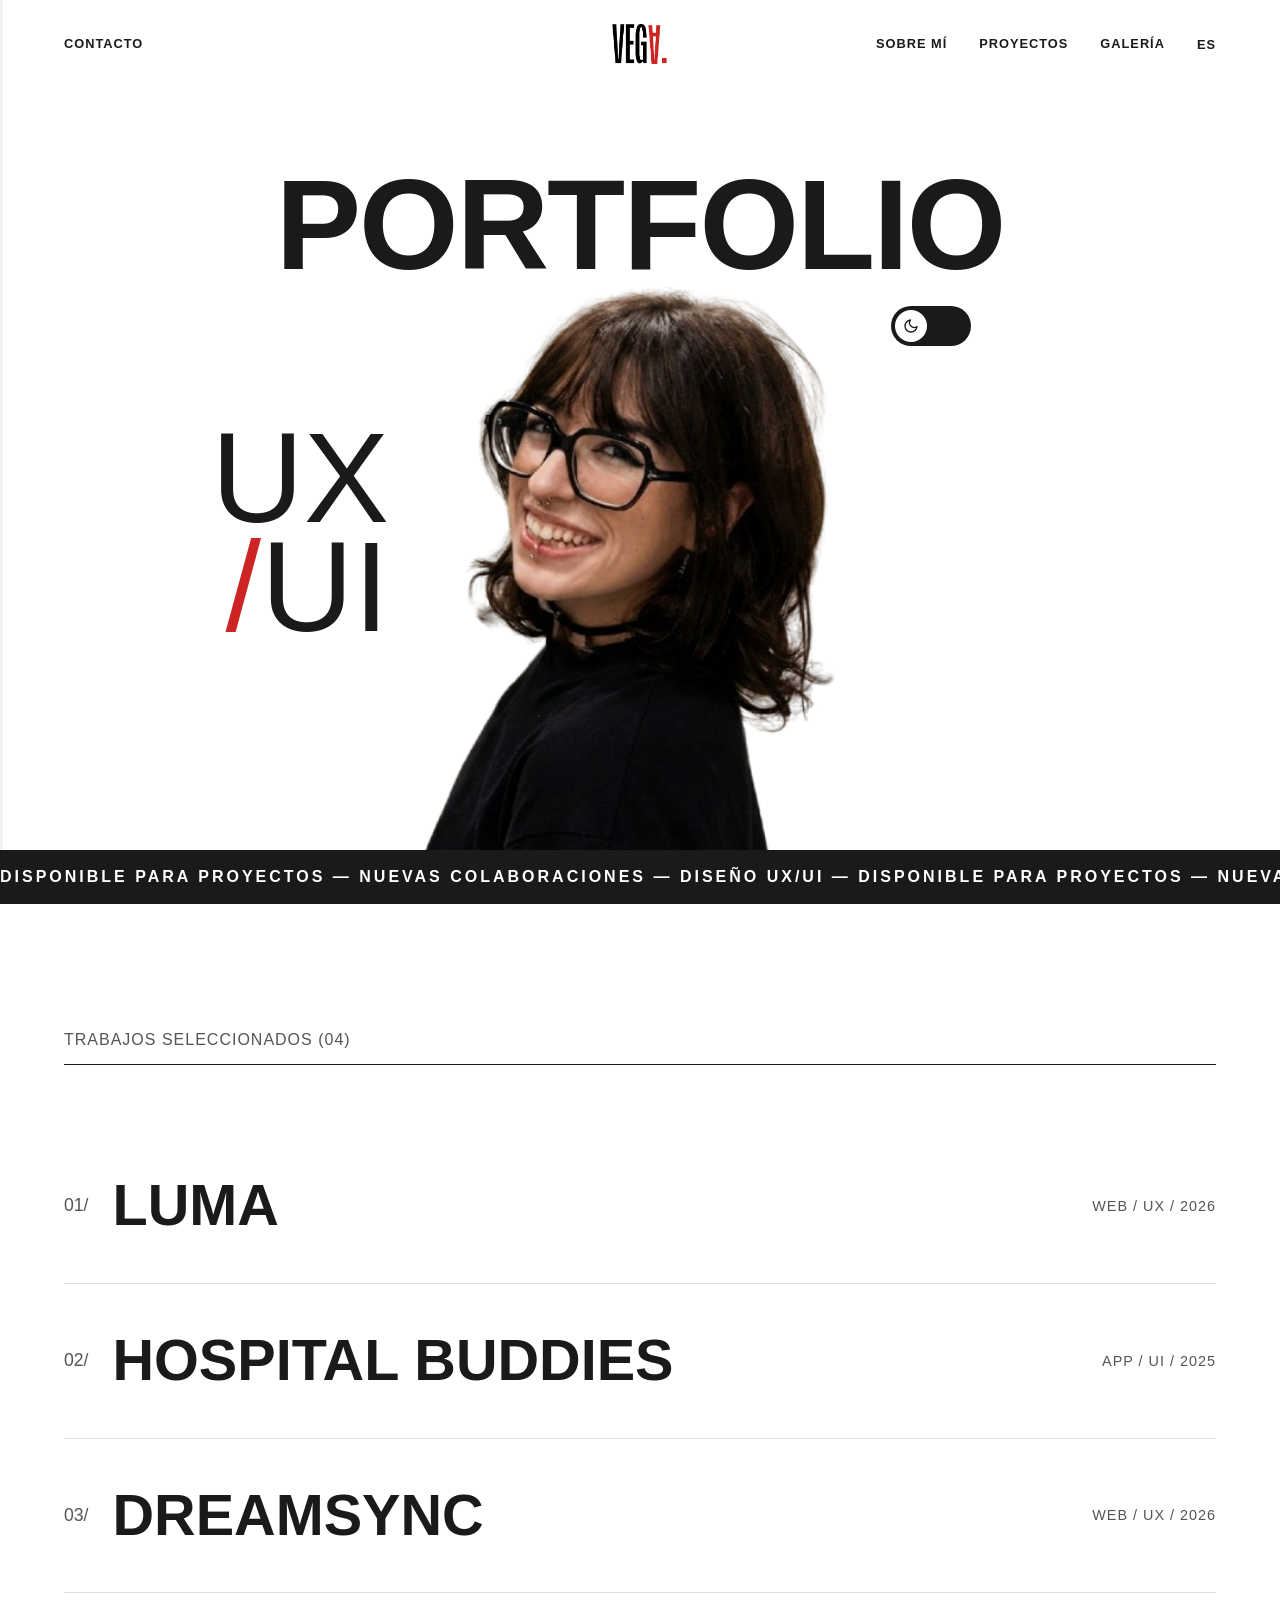
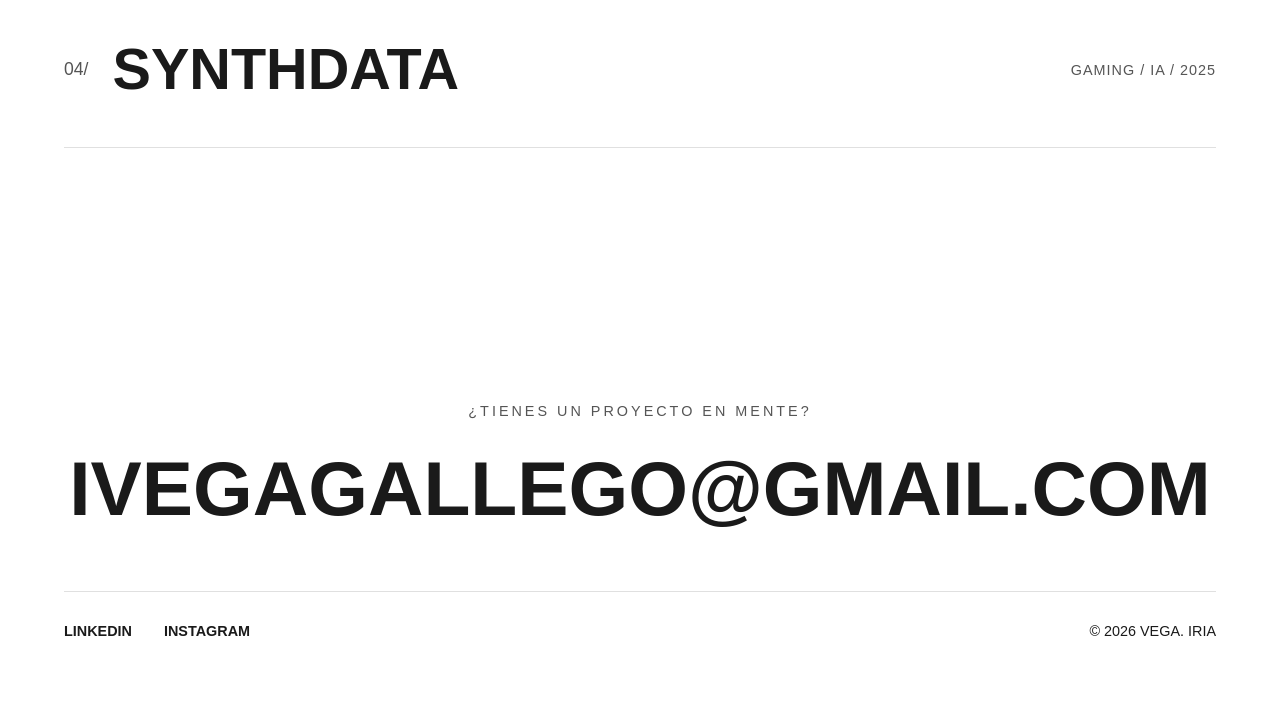
==== commit c49d42e4: "post_idiomas" ====
--- a/index.html
+++ b/index.html
@@ -14,7 +14,7 @@
         :root {
             --bg-color: #ffffff;
             --text-color: #1a1a1a;
-            --accent-color: #555555; /* Gris más oscuro para estado normal del idioma y tags */
+            --accent-color: #555555;
             --line-color: #e0e0e0;
             --specific-red: #CD2424;
             --font-main: 'Helvetica Neue', Helvetica, Arial, sans-serif;
@@ -29,7 +29,7 @@
         body.dark-mode {
             --bg-color: #121212;
             --text-color: #f0f0f0;
-            --accent-color: #999999; /* Gris claro para modo oscuro */
+            --accent-color: #999999;
             --line-color: #333;
         }
 
@@ -45,10 +45,7 @@
             -webkit-font-smoothing: antialiased; 
         }
 
-        /* Bloquea el scroll mientras la pantalla de inicio está activa */
-        body.lang-menu-open {
-            overflow: hidden; 
-        }
+        body.lang-menu-open { overflow: hidden; }
 
         a { text-decoration: none; color: inherit; transition: color 0.3s ease; }
         ul { list-style: none; padding: 0; margin: 0; }
@@ -66,246 +63,124 @@
 
         /* --- HEADER --- */
         header {
-            display: grid; grid-template-columns: 1fr auto 1fr; align-items: center;
-            padding: 1.5rem 3rem 1.5rem 4rem; position: fixed; top: 0; width: 100%; z-index: 1000;
+            display: flex;
+            justify-content: space-between;
+            align-items: center;
+            padding: 1.5rem 4rem; 
+            position: fixed; top: 0; left: 0; width: 100%; z-index: 1000;
             background-color: rgba(255, 255, 255, 0.01); backdrop-filter: blur(5px);
             text-transform: uppercase; font-size: 0.8rem; font-weight: 600; letter-spacing: 1px;
-            transition: opacity 0.5s ease;
+            transition: opacity 0.5s ease, padding 0.3s ease;
         }
         body.dark-mode header { background-color: rgba(18, 18, 18, 0.01); }
-        .nav-left { justify-self: start; }
+        
+        .nav-left { flex: 1; }
         .nav-left a:hover { color: var(--specific-red); opacity: 1; }
-        .logo-container { justify-self: center; }
+        
+        .logo-container { flex: 1; display: flex; justify-content: center; }
         .logo-img { height: 40px; width: auto; display: block; transition: opacity 0.3s ease; }
-        .nav-right { justify-self: end; }
+        
+        .nav-right { flex: 1; display: flex; justify-content: flex-end; }
         .nav-right ul { display: flex; gap: 2rem; align-items: center; }
         .nav-right a:hover { opacity: 0.6; }
 
-        /* Botón de idioma en el Header */
         .lang-toggle-btn {
-            background: none;
-            border: none;
-            font-family: inherit;
-            font-size: inherit;
-            font-weight: 600;
-            text-transform: uppercase;
-            color: inherit;
-            cursor: pointer;
-            letter-spacing: 1px;
-            transition: color 0.3s ease;
-        }
-        .lang-toggle-btn:hover {
-            color: var(--specific-red);
-        }
+            background: none; border: none; font-family: inherit; font-size: inherit;
+            font-weight: 600; text-transform: uppercase; color: inherit;
+            cursor: pointer; letter-spacing: 1px; transition: color 0.3s ease;
+        }
+        .lang-toggle-btn:hover { color: var(--specific-red); }
 
         /* --- OVERLAY DE IDIOMAS --- */
         #lang-overlay {
-            position: fixed;
-            top: 0;
-            left: 0;
-            width: 100%;
-            height: 100vh;
-            background-color: rgba(255, 255, 255, 0.6);
-            backdrop-filter: blur(15px);
-            -webkit-backdrop-filter: blur(15px);
-            z-index: 99999;
-            display: flex;
-            align-items: center;
-            justify-content: center;
-            flex-direction: column;
-            opacity: 0;
-            pointer-events: none;
-            transform: translateY(15%);
-            transition: opacity 0.6s ease, transform 0.6s cubic-bezier(0.25, 1, 0.5, 1);
-        }
-
-        body.dark-mode #lang-overlay {
-            background-color: rgba(18, 18, 18, 0.6);
-        }
-        
-        #lang-overlay.active {
-            opacity: 1;
-            pointer-events: auto;
-            transform: translateY(0);
-        }
-
-        #lang-overlay.fade-out-up {
-            opacity: 0;
-            transform: translateY(-15%);
-            pointer-events: none;
-        }
-
-        .lang-selector-content {
-            display: flex;
-            align-items: center;
-            gap: 2rem;
-        }
+            position: fixed; top: 0; left: 0; width: 100%; height: 100vh;
+            background-color: rgba(255, 255, 255, 0.8);
+            backdrop-filter: blur(15px); -webkit-backdrop-filter: blur(15px);
+            z-index: 99999; display: flex; align-items: center; justify-content: center;
+            flex-direction: column; opacity: 0; pointer-events: none;
+            transform: translateY(15%); transition: opacity 0.6s ease, transform 0.6s cubic-bezier(0.25, 1, 0.5, 1);
+        }
+        body.dark-mode #lang-overlay { background-color: rgba(18, 18, 18, 0.8); }
+        
+        #lang-overlay.active { opacity: 1; pointer-events: auto; transform: translateY(0); }
+        #lang-overlay.fade-out-up { opacity: 0; transform: translateY(-15%); pointer-events: none; }
+
+        .lang-selector-content { display: flex; align-items: center; gap: 2rem; }
 
         .lang-option {
-            background: none;
-            border: none;
-            font-size: clamp(2.5rem, 6vw, 5rem);
-            font-family: inherit;
-            font-weight: 600;
-            cursor: pointer;
-            color: var(--accent-color); 
-            transition: color 0.3s ease, transform 0.3s ease;
-            text-transform: uppercase;
-            letter-spacing: -1px;
-        }
-
-        .lang-option:hover, .lang-option.selected {
-            color: var(--text-color); 
-            transform: scale(1.03); 
-        }
-
-        .lang-separator {
-            font-size: clamp(2.5rem, 6vw, 5rem);
-            color: var(--specific-red); 
-            font-weight: 300;
-        }
+            background: none; border: none; font-size: clamp(2rem, 6vw, 5rem);
+            font-family: inherit; font-weight: 600; cursor: pointer; color: var(--accent-color); 
+            transition: color 0.3s ease, transform 0.3s ease; text-transform: uppercase; letter-spacing: -1px;
+        }
+        .lang-option:hover, .lang-option.selected { color: var(--text-color); transform: scale(1.03); }
+        .lang-separator { font-size: clamp(2rem, 6vw, 5rem); color: var(--specific-red); font-weight: 300; }
 
         .scroll-indicator {
-            position: absolute;
-            bottom: 15%;
-            font-size: 0.8rem;
-            text-transform: uppercase;
-            letter-spacing: 2px;
-            color: var(--text-color);
-            opacity: 0;
-            transform: translateY(10px);
+            position: absolute; bottom: 15%; font-size: 0.8rem; text-transform: uppercase;
+            letter-spacing: 2px; color: var(--text-color); opacity: 0; transform: translateY(10px);
             transition: opacity 0.5s ease, transform 0.5s ease;
         }
-        .scroll-indicator.show {
-            opacity: 0.6;
-            transform: translateY(0);
-        }
+        .scroll-indicator.show { opacity: 0.6; transform: translateY(0); }
 
         /* --- HERO SECTION --- */
         .hero-container {
             height: 100vh; width: 100%; position: relative; 
-            display: flex; align-items: center; justify-content: center; 
-            overflow: hidden;
-        }
-
-        /* PORTFOLIO */
+            display: flex; align-items: center; justify-content: center; overflow: hidden;
+        }
+
         .title-portfolio {
-            position: absolute;
-            width: 100%;
-            text-align: center;
-            font-size: clamp(3rem, 11vw, 8rem); 
-            font-weight: 900; 
-            text-transform: uppercase;
-            line-height: 0.8;
-            letter-spacing: -2px;
-            color: var(--text-color);
-            z-index: 1; 
-            white-space: nowrap;
-            top: 25%; 
-            left: 50%;
-            transform: translate(-50%, -50%);
+            position: absolute; width: 100%; text-align: center;
+            font-size: clamp(3rem, 12vw, 8rem); font-weight: 900; text-transform: uppercase;
+            line-height: 0.8; letter-spacing: -2px; color: var(--text-color);
+            z-index: 1; top: 25%; left: 50%; transform: translate(-50%, -50%);
         }
 
         .hero-center-wrapper {
-            position: relative;
-            display: inline-flex;
-            align-items: center;
-            justify-content: center;
-            z-index: 2; 
-        }
-
-        /* --- NUEVO BOCADILLO DE TEXTO UX --- */
+            position: relative; display: inline-flex; align-items: center; justify-content: center; z-index: 2; 
+        }
+
         .speech-bubble {
-            position: absolute;
-            background-color: var(--specific-red);
-            color: white;
-            padding: 12px 20px;
-            border-radius: 16px;
-            font-size: 0.9rem;
-            font-weight: 700;
-            text-transform: uppercase;
-            letter-spacing: 0.5px;
-            line-height: 1.2;
-            z-index: 10;
-            white-space: nowrap; 
-            top: 50%; 
-            left: 100%; 
-            margin-left: 20px; 
-            transform: translateY(-50%) scale(0.5) translateX(-20px); 
-            opacity: 0;
-            visibility: hidden;
-            transform-origin: left center; 
-            transition: opacity 0.4s ease, transform 0.4s cubic-bezier(0.34, 1.56, 0.64, 1), visibility 0.4s;
+            position: absolute; background-color: var(--specific-red); color: white;
+            padding: 12px 20px; border-radius: 16px; font-size: 0.9rem; font-weight: 700;
+            text-transform: uppercase; letter-spacing: 0.5px; line-height: 1.2;
+            z-index: 10; white-space: nowrap; top: 50%; left: 100%; margin-left: 20px; 
+            transform: translateY(-50%) scale(0.5) translateX(-20px); opacity: 0; visibility: hidden;
+            transform-origin: left center; transition: all 0.4s cubic-bezier(0.34, 1.56, 0.64, 1);
             pointer-events: none; 
         }
 
-        /* La 'cola' del bocadillo apuntando a la IZQUIERDA */
         .speech-bubble::after {
-            content: '';
-            position: absolute;
-            top: 50%;
-            transform: translateY(-50%);
-            /* AJUSTE CLAVE: -9px solapa 1px con la caja para que no se vea espacio al escalar */
-            left: -9px; 
-            width: 0;
-            height: 0;
-            border-top: 10px solid transparent;
-            border-bottom: 10px solid transparent;
-            border-right: 10px solid var(--specific-red); 
+            content: ''; position: absolute; top: 50%; transform: translateY(-50%);
+            left: -9px; width: 0; height: 0; border-top: 10px solid transparent;
+            border-bottom: 10px solid transparent; border-right: 10px solid var(--specific-red); 
         }
 
         .hero-center-wrapper:hover .speech-bubble {
-            opacity: 1;
-            visibility: visible;
-            transform: translateY(-50%) scale(1) translateX(0); 
-        }
-
-        /* Foto principal */
+            opacity: 1; visibility: visible; transform: translateY(-50%) scale(1) translateX(0); 
+        }
+
         .hero-photo {
-            height: 85vh; 
-            width: auto;
-            object-fit: contain;
-            pointer-events: none;
-            filter: grayscale(0%); 
-            transition: filter 0.4s ease;
-            margin-top: 5vh; 
-        }
-        body.dark-mode .hero-photo {
-            filter: grayscale(100%); 
-        }
-
-        /* UX / UI */
+            height: 80vh; width: auto; object-fit: contain; pointer-events: none;
+            filter: grayscale(0%); transition: filter 0.4s ease; margin-top: 12vh;
+        }
+        body.dark-mode .hero-photo { filter: grayscale(100%); }
+
         .ux-ui-stack {
-            position: absolute;
-            right: 98%; 
-            top: 60%; 
-            transform: translateY(-50%); 
-            display: flex;
-            flex-direction: column;
-            font-size: clamp(4rem, 12vw, 9rem); 
-            font-weight: 300; 
-            line-height: 0.85;
-            color: var(--text-color);
-            text-align: right;
-            padding-right: 1rem;
+            position: absolute; right: 98%; top: 60%; transform: translateY(-50%); 
+            display: flex; flex-direction: column; font-size: clamp(4rem, 10vw, 9rem); 
+            font-weight: 300; line-height: 0.85; color: var(--text-color);
+            text-align: right; padding-right: 1rem;
         }
         .slash { font-weight: 400; color: var(--specific-red); }
 
-        /* Switch de tema */
         .theme-pill-container {
-            position: absolute;
-            left: 98%; 
-            top: 35%; 
-            transform: translateY(-50%); 
-            pointer-events: auto;
-            padding-left: 1rem;
-            z-index: 100;
+            position: absolute; left: 98%; top: 35%; transform: translateY(-50%); 
+            pointer-events: auto; padding-left: 1rem; z-index: 100;
         }
 
         .theme-pill-btn {
-            width: 80px; height: 40px; border-radius: 50px;
-            background-color: var(--text-color); border: none; cursor: pointer;
-            position: relative; display: flex; align-items: center;
+            width: 80px; height: 40px; border-radius: 50px; background-color: var(--text-color); 
+            border: none; cursor: pointer; position: relative; display: flex; align-items: center;
             transition: background-color 0.3s;
         }
         
@@ -314,27 +189,22 @@
             position: absolute; left: 4px; display: flex; align-items: center; justify-content: center;
             transition: transform 0.3s ease, background-color 0.3s;
         }
-        
         body.dark-mode .theme-pill-knob { transform: translateX(40px); }
         .theme-icon { width: 16px; height: 16px; color: var(--text-color); }
 
         /* --- MARQUEE --- */
         .marquee-container { 
             width: 100%; overflow: hidden; background-color: var(--text-color); color: var(--bg-color); 
-            padding: 1.2rem 0; white-space: nowrap; 
-            position: relative; z-index: 10;
-            margin-top: -50px; 
+            padding: 1.2rem 0; white-space: nowrap; position: relative; z-index: 10; margin-top: -50px; 
         }
         .marquee-content { 
-            display: inline-block; 
-            /* Se aumentó el tiempo a 40s para que sea más suave al haber más texto */
-            animation: scroll 40s linear infinite; 
+            display: inline-block; animation: scroll 40s linear infinite; 
             font-size: 1rem; text-transform: uppercase; font-weight: 600; letter-spacing: 3px; 
         }
         @keyframes scroll { from { transform: translateX(0); } to { transform: translateX(-50%); } }
 
         /* --- SECCIÓN DE PROYECTOS --- */
-        .work-section { padding: 8rem 10%; position: relative; z-index: 2; }
+        .work-section { padding: 8rem 5%; max-width: 1400px; margin: 0 auto; position: relative; z-index: 2; }
         
         .section-label { 
             font-size: 1rem; text-transform: uppercase; font-weight: 300; color: var(--accent-color); 
@@ -346,61 +216,32 @@
         
         .project-item {
             display: flex; justify-content: space-between; align-items: center;
-            padding: 3rem 0; 
-            border-bottom: 1px solid var(--line-color); cursor: pointer;
-            color: var(--text-color); text-decoration: none;
-            transition: padding 0.5s ease-out, border-color 0.3s ease;
-        }
-        
-        .project-item:hover { 
-            border-bottom-color: var(--text-color); 
-            padding: 4.5rem 0; 
-        }
+            padding: 3rem 0; border-bottom: 1px solid var(--line-color); cursor: pointer;
+            color: var(--text-color); transition: padding 0.5s ease-out, border-color 0.3s ease;
+        }
+        .project-item:hover { border-bottom-color: var(--text-color); padding: 4.5rem 0; }
 
         .project-left { display: flex; align-items: center; gap: 1.5rem; position: relative; }
         .project-right { display: flex; align-items: center; }
         
         .project-index { font-size: 1.1rem; color: var(--accent-color); font-weight: 300; }
-        .project-name { font-size: clamp(2.2rem, 4.5vw, 4.2rem); font-weight: 700; text-transform: uppercase; transition: color 0.3s ease; }
+        .project-name { font-size: clamp(1.8rem, 4.5vw, 4.2rem); font-weight: 700; text-transform: uppercase; transition: color 0.3s ease; }
         
         .project-tags { 
-            font-size: 0.9rem; color: var(--accent-color); text-transform: uppercase; font-weight: 300; letter-spacing: 1px; white-space: nowrap;
-            transition: color 0.3s ease; 
+            font-size: 0.9rem; color: var(--accent-color); text-transform: uppercase; font-weight: 300; 
+            letter-spacing: 1px; white-space: nowrap; transition: color 0.3s ease; 
         }
         .project-item:hover .project-tags { color: var(--text-color); }
 
         .project-img-wrapper {
-            width: 0;
-            height: 0; 
-            opacity: 0;
-            overflow: hidden;
-            /* REFUERZO DE BORDES REDONDEADOS */
-            border-radius: 16px; 
-            margin-right: 0;
-            display: flex;
-            align-items: center;
-            justify-content: center;
-            transition: width 0.5s ease-out, 
-                        height 0.5s ease-out, 
-                        margin-right 0.5s ease-out, 
-                        opacity 0.4s ease-out;
-        }
-        
-        .project-img-wrapper img {
-            width: 100%;
-            height: 100%;
-            display: block;
-            /* REFUERZO DE BORDES REDONDEADOS */
-            border-radius: 16px; 
-            object-fit: contain; 
-        }
-        
-        .project-item:hover .project-img-wrapper {
-            width: 400px;  
-            height: 260px; 
-            opacity: 1;
-            margin-right: 2.5rem; 
-        }
+            width: 0; height: 0; opacity: 0; overflow: hidden; border-radius: 16px; margin-right: 0;
+            display: flex; align-items: center; justify-content: center;
+            transition: all 0.5s ease-out;
+        }
+        
+        .project-img-wrapper img { width: 100%; height: 100%; display: block; border-radius: 16px; object-fit: contain; }
+        
+        .project-item:hover .project-img-wrapper { width: 400px; height: 260px; opacity: 1; margin-right: 2.5rem; }
 
         .icon-container { 
             position: absolute; left: -45px; opacity: 0; display: flex; align-items: center; justify-content: center;
@@ -413,7 +254,7 @@
 
         #p-luma:hover .project-name { color: var(--c-luma); }
         .luma-loader { width: 20px; height: 20px; border: 3px solid var(--text-color); border-top-color: transparent; border-radius: 50%; animation: spin 1s infinite linear; }
-        #p-luma:hover .luma-loader { border-color: var(--c-luma); border-top-color: transparent; }
+        #p-luma:hover .luma-loader { border-color: var(--c-luma); }
 
         #p-hospital:hover .project-name { color: var(--c-hospital); }
         .radar { width: 30px; height: 30px; border: 4px solid var(--text-color); border-radius: 50%; position: relative; }
@@ -433,13 +274,13 @@
         .matrix-rain { animation: matrixRain 0.8s infinite linear; }
 
         /* --- CONTACTO --- */
-        .contact-section { padding: 10rem 5% 4rem 5%; text-align: center; display: flex; flex-direction: column; align-items: center; }
+        .contact-section { padding: 8rem 5% 4rem 5%; text-align: center; display: flex; flex-direction: column; align-items: center; max-width: 1400px; margin: 0 auto;}
 
         .contact-intro { text-transform: uppercase; letter-spacing: 3px; margin-bottom: 2rem; color: var(--accent-color); font-weight: 300; font-size: 0.9rem; }
         
         .email-big { 
-            font-size: clamp(2.2rem, 6.5vw, 4.8rem); font-weight: 800; text-transform: uppercase; line-height: 1; 
-            margin-bottom: 4rem; position: relative; display: inline-block; 
+            font-size: clamp(1.8rem, 6.5vw, 4.8rem); font-weight: 800; text-transform: uppercase; line-height: 1; 
+            margin-bottom: 4rem; position: relative; display: inline-block; word-break: break-all;
         }
         
         .email-big::after { 
@@ -448,43 +289,145 @@
         }
         .email-big:hover::after { width: 100%; }
         
-        .footer-bottom { display: flex; justify-content: space-between; width: 100%; max-width: 1200px; border-top: 1px solid var(--line-color); padding-top: 2rem; font-size: 0.9rem; text-transform: uppercase; }
-        
-        .socials a { margin-right: 2rem; font-weight: 600; position: relative; text-decoration: none; }
+        .footer-bottom { display: flex; justify-content: space-between; align-items: center; width: 100%; border-top: 1px solid var(--line-color); padding-top: 2rem; font-size: 0.9rem; text-transform: uppercase; flex-wrap: wrap; gap: 1rem;}
+        
+        .socials { display: flex; gap: 2rem; }
+        .socials a { font-weight: 600; position: relative; transition: color 0.3s ease; }
         .socials a:hover { color: var(--specific-red); }
 
-        /* --- RESPONSIVE --- */
+        /* --- HAMBURGER --- */
+        .hamburger {
+            display: none;
+            flex-direction: column;
+            justify-content: center;
+            gap: 6px;
+            background: none;
+            border: none;
+            cursor: pointer;
+            padding: 4px;
+            z-index: 1001;
+        }
+        .hamburger span {
+            display: block;
+            width: 22px;
+            height: 2px;
+            background-color: var(--text-color);
+            transition: transform 0.3s ease, opacity 0.3s ease;
+        }
+        .hamburger.open span:nth-child(1) { transform: translateY(8px) rotate(45deg); }
+        .hamburger.open span:nth-child(2) { opacity: 0; }
+        .hamburger.open span:nth-child(3) { transform: translateY(-8px) rotate(-45deg); }
+
+        /* --- MOBILE NAV OVERLAY --- */
+        .mobile-nav {
+            position: fixed;
+            top: 0; left: 0;
+            width: 100%; height: 100vh;
+            background-color: var(--bg-color);
+            z-index: 998;
+            display: flex;
+            flex-direction: column;
+            align-items: center;
+            justify-content: center;
+            gap: 2.5rem;
+            opacity: 0;
+            pointer-events: none;
+            transform: translateY(-12px);
+            transition: opacity 0.4s ease, transform 0.4s ease;
+        }
+        body.dark-mode .mobile-nav { background-color: var(--bg-color); }
+        .mobile-nav.open { opacity: 1; pointer-events: auto; transform: translateY(0); }
+        .mobile-nav a, .mobile-nav button.mob-lang {
+            font-size: clamp(1.8rem, 8vw, 3rem);
+            font-weight: 700;
+            text-transform: uppercase;
+            letter-spacing: 1px;
+            color: var(--text-color);
+            background: none;
+            border: none;
+            font-family: inherit;
+            cursor: pointer;
+            transition: color 0.3s;
+        }
+        .mobile-nav a:hover, .mobile-nav button.mob-lang:hover { color: var(--specific-red); }
+
+        /* --- RESPONSIVE OPTIMIZADO --- */
         @media (max-width: 1200px) {
             .project-item:hover .project-img-wrapper { width: 320px; height: 220px; }
-            .ux-ui-stack { right: 90%; font-size: clamp(3rem, 10vw, 7rem); }
+            .ux-ui-stack { right: 90%; }
             .theme-pill-container { left: 90%; }
         }
 
         @media (max-width: 900px) {
-            .hero-photo { height: 70vh; }
-            .ux-ui-stack { right: 85%; font-size: 5rem; }
+            header { padding: 1.5rem 5%; }
+            .nav-right ul { gap: 1.5rem; }
+            .hero-photo { height: 65vh; margin-top: 10vh; }
+            .ux-ui-stack { right: 85%; }
             .theme-pill-container { left: 85%; }
             .project-item { padding: 2.5rem 0; flex-direction: column; align-items: flex-start; gap: 1rem; }
+            .project-item:hover { padding: 2.5rem 0; } /* Evita salto visual en móvil */
             .project-right { width: 100%; justify-content: space-between; }
-            .project-item:hover .project-img-wrapper { width: 0; height: 0; margin-right: 0;}
-            .speech-bubble { left: 50%; font-size: 0.8rem; padding: 10px 15px; top: 10%; margin-left: 0; } 
+            .project-item:hover .project-img-wrapper { width: 0; height: 0; margin-right: 0; opacity: 0; display: none; }
         }
 
         @media (max-width: 768px) {
-            header { display: flex; align-items: center; justify-content: space-between; padding: 1rem 1.2rem; }
+            header { padding: 1.2rem 5%; }
             .nav-left { display: none; }
-            .ux-ui-stack { display: none; } 
-            .theme-pill-container { top: auto; bottom: 80px; left: auto; right: 20px; transform: none; padding-left: 0;}
-            .title-portfolio { font-size: 5rem; top: 25%;}
+            .nav-right { display: none; }
+            .hamburger { display: flex; }
+            .logo-container { justify-content: flex-start; }
+
+            /* Hero: wrapper colapsa para que hijos sean relativos a hero-container */
+            .hero-center-wrapper { position: static; display: block; width: 0; height: 0; }
+
+            /* Foto grande, anclada al fondo tocando la barra */
+            .hero-photo {
+                position: absolute; bottom: 0; left: 50%;
+                transform: translateX(-50%);
+                height: 68vh; margin-top: 0; width: auto;
+            }
+
+            /* PORTFOLIO más arriba para dejar espacio */
+            .title-portfolio { top: 13%; font-size: clamp(2.2rem, 13vw, 4.5rem); }
+
+            /* UX/UI + dark mode centrados juntos */
+            .ux-ui-stack {
+                display: flex; flex-direction: row;
+                position: absolute; top: 23%; left: 50%;
+                right: auto;
+                transform: translateX(calc(-100% - 14px)) translateY(-50%);
+                font-size: clamp(1.8rem, 8vw, 2.8rem);
+                gap: 0.1em; line-height: 1; padding-right: 0;
+            }
+            .theme-pill-container {
+                position: absolute; top: 23%; left: 50%; right: auto;
+                transform: translateY(-50%) translateX(14px);
+                padding-left: 0; z-index: 100;
+            }
+            .theme-pill-btn { box-shadow: 0 4px 15px rgba(0,0,0,0.1); }
+            body.dark-mode .theme-pill-btn { box-shadow: 0 4px 15px rgba(255,255,255,0.05); }
+
+            /* Sin speech bubble */
+            .speech-bubble { display: none; }
+
             .work-section { padding: 4rem 5%; }
+            .section-label { margin-bottom: 2rem; }
             .project-index { display: none; }
             .icon-container { display: none; }
-            .email-big { font-size: 2rem; word-break: break-all; }
-            .footer-bottom { flex-direction: column; gap: 1.5rem; text-align: center; }
-            .socials { display: flex; justify-content: center; gap: 1.5rem; }
-            .socials a { margin-right: 0; }
-            .speech-bubble { top: 10%; left: 50%; transform: translateX(-50%) scale(0.5); } 
-            .hero-center-wrapper:hover .speech-bubble { transform: translateX(-50%) scale(1); }
+
+            .contact-section { padding: 6rem 5% 4rem 5%; }
+            .footer-bottom { flex-direction: column; text-align: center; justify-content: center; }
+            .socials { justify-content: center; width: 100%; }
+        }
+
+        @media (max-width: 480px) {
+            .logo-img { height: 32px; }
+            .title-portfolio { top: 11%; font-size: clamp(1.9rem, 12vw, 3.5rem); }
+            .ux-ui-stack { top: 21%; font-size: clamp(1.5rem, 7vw, 2.2rem); }
+            .theme-pill-container { top: 21%; }
+            .hero-photo { height: 63vh; }
+            .project-name { font-size: 1.5rem; }
+            .project-tags { font-size: 0.8rem; }
         }
     </style>
 </head>
@@ -504,7 +447,7 @@
     </div>
 
     <header>
-        <div class="nav-left"><a href="#contact">Contact</a></div>
+        <div class="nav-left"><a href="#contact" data-i18n="nav.contact">Contact</a></div>
         <div class="logo-container">
             <a href="index.html">
                 <img src="./logos/LOGO_ROJO.png" alt="Logo" class="logo-img" id="logo-img">
@@ -512,13 +455,23 @@
         </div>
         <nav class="nav-right">
             <ul>
-                <li><a href="about.html">About Me</a></li>
-                <li><a href="#projects">Projects</a></li>
-                <li><a href="gallery.html">Gallery</a></li>
+                <li><a href="about.html" data-i18n="nav.about">About Me</a></li>
+                <li><a href="#projects" data-i18n="nav.projects">Projects</a></li>
+                <li><a href="gallery.html" data-i18n="nav.gallery">Gallery</a></li>
                 <li><button class="lang-toggle-btn" id="open-lang-menu" aria-label="Cambiar idioma">ES</button></li>
             </ul>
         </nav>
+        <button class="hamburger" id="hamburger" aria-label="Abrir menú">
+            <span></span><span></span><span></span>
+        </button>
     </header>
+
+    <div class="mobile-nav" id="mobile-nav">
+        <a href="about.html" data-i18n="nav.about">About Me</a>
+        <a href="#projects" class="mob-nav-link" data-i18n="nav.projects">Projects</a>
+        <a href="gallery.html" data-i18n="nav.gallery">Gallery</a>
+        <a href="#contact" class="mob-nav-link" data-i18n="nav.contact">Contact</a>
+    </div>
 
     <main>
         <div class="hero-container">
@@ -526,7 +479,7 @@
             <div class="title-portfolio">PORTFOLIO</div>
             
             <div class="hero-center-wrapper">
-                <div class="speech-bubble">Soy Iria, Diseñadora UX/UI</div>
+                <div class="speech-bubble" data-i18n="speech">Soy Iria, Diseñadora UX/UI</div>
 
                 <div class="ux-ui-stack">
                     <span>UX</span>
@@ -546,13 +499,13 @@
         </div>
 
         <div class="marquee-container">
-            <div class="marquee-content">
-                AVAILABLE FOR FREELANCE WORK  —  OPEN TO NEW PROJECTS  —  UX/UI DESIGN  —  AVAILABLE FOR FREELANCE WORK  —  OPEN TO NEW PROJECTS  —  UX/UI DESIGN  —  AVAILABLE FOR FREELANCE WORK  —  OPEN TO NEW PROJECTS  —  UX/UI DESIGN  —  AVAILABLE FOR FREELANCE WORK  —  OPEN TO NEW PROJECTS  —  UX/UI DESIGN  —  AVAILABLE FOR FREELANCE WORK  —  OPEN TO NEW PROJECTS  —  UX/UI DESIGN  —  AVAILABLE FOR FREELANCE WORK  —  OPEN TO NEW PROJECTS  —  UX/UI DESIGN  —  AVAILABLE FOR FREELANCE WORK  —  OPEN TO NEW PROJECTS  —  UX/UI DESIGN  —  AVAILABLE FOR FREELANCE WORK  —  OPEN TO NEW PROJECTS  —  UX/UI DESIGN  —  
+            <div class="marquee-content" id="marquee-content">
+                AVAILABLE FOR FREELANCE WORK  —  OPEN TO NEW PROJECTS  —  UX/UI DESIGN  —  AVAILABLE FOR FREELANCE WORK  —  OPEN TO NEW PROJECTS  —  UX/UI DESIGN  —  AVAILABLE FOR FREELANCE WORK  —  OPEN TO NEW PROJECTS  —  UX/UI DESIGN  —  AVAILABLE FOR FREELANCE WORK  —  OPEN TO NEW PROJECTS  —  UX/UI DESIGN  —  AVAILABLE FOR FREELANCE WORK  —  OPEN TO NEW PROJECTS  —  UX/UI DESIGN  —  AVAILABLE FOR FREELANCE WORK  —  OPEN TO NEW PROJECTS  —  UX/UI DESIGN  —  AVAILABLE FOR FREELANCE WORK  —  OPEN TO NEW PROJECTS  —  UX/UI DESIGN  —  AVAILABLE FOR FREELANCE WORK  —  OPEN TO NEW PROJECTS  —  UX/UI DESIGN  —
             </div>
         </div>
 
         <section class="work-section" id="projects">
-            <span class="section-label">Selected Work (04)</span>
+            <span class="section-label" data-i18n="section.work">Selected Work (04)</span>
             
             <div class="project-list">
                 
@@ -616,7 +569,7 @@
         </section>
 
         <section class="contact-section" id="contact">
-            <p class="contact-intro">Got a project in mind?</p>
+            <p class="contact-intro" data-i18n="contact.intro">Got a project in mind?</p>
             <a href="mailto:ivegagallego@gmail.com" class="email-big">ivegagallego@gmail.com</a>
 
             <div class="footer-bottom">
@@ -630,6 +583,44 @@
     </main>
 
     <script>
+        // --- SISTEMA DE TRADUCCIONES ---
+        const translations = {
+            es: {
+                'nav.contact':   'Contacto',
+                'nav.about':     'Sobre mí',
+                'nav.projects':  'Proyectos',
+                'nav.gallery':   'Galería',
+                'speech':        'Soy Iria, Diseñadora UX/UI',
+                'section.work':  'Trabajos Seleccionados (04)',
+                'contact.intro': '¿Tienes un proyecto en mente?',
+                'marquee': 'DISPONIBLE PARA PROYECTOS  —  NUEVAS COLABORACIONES  —  DISEÑO UX/UI  —  DISPONIBLE PARA PROYECTOS  —  NUEVAS COLABORACIONES  —  DISEÑO UX/UI  —  DISPONIBLE PARA PROYECTOS  —  NUEVAS COLABORACIONES  —  DISEÑO UX/UI  —  DISPONIBLE PARA PROYECTOS  —  NUEVAS COLABORACIONES  —  DISEÑO UX/UI  —  DISPONIBLE PARA PROYECTOS  —  NUEVAS COLABORACIONES  —  DISEÑO UX/UI  —  DISPONIBLE PARA PROYECTOS  —  NUEVAS COLABORACIONES  —  DISEÑO UX/UI  —  DISPONIBLE PARA PROYECTOS  —  NUEVAS COLABORACIONES  —  DISEÑO UX/UI  —  DISPONIBLE PARA PROYECTOS  —  NUEVAS COLABORACIONES  —  DISEÑO UX/UI  —',
+            },
+            en: {
+                'nav.contact':   'Contact',
+                'nav.about':     'About Me',
+                'nav.projects':  'Projects',
+                'nav.gallery':   'Gallery',
+                'speech':        "I'm Iria, UX/UI Designer",
+                'section.work':  'Selected Work (04)',
+                'contact.intro': 'Got a project in mind?',
+                'marquee': 'AVAILABLE FOR FREELANCE WORK  —  OPEN TO NEW PROJECTS  —  UX/UI DESIGN  —  AVAILABLE FOR FREELANCE WORK  —  OPEN TO NEW PROJECTS  —  UX/UI DESIGN  —  AVAILABLE FOR FREELANCE WORK  —  OPEN TO NEW PROJECTS  —  UX/UI DESIGN  —  AVAILABLE FOR FREELANCE WORK  —  OPEN TO NEW PROJECTS  —  UX/UI DESIGN  —  AVAILABLE FOR FREELANCE WORK  —  OPEN TO NEW PROJECTS  —  UX/UI DESIGN  —  AVAILABLE FOR FREELANCE WORK  —  OPEN TO NEW PROJECTS  —  UX/UI DESIGN  —  AVAILABLE FOR FREELANCE WORK  —  OPEN TO NEW PROJECTS  —  UX/UI DESIGN  —  AVAILABLE FOR FREELANCE WORK  —  OPEN TO NEW PROJECTS  —  UX/UI DESIGN  —',
+            }
+        };
+
+        function setLanguage(lang) {
+            const key = lang.toLowerCase();
+            const t = translations[key];
+            if (!t) return;
+            document.querySelectorAll('[data-i18n]').forEach(el => {
+                if (t[el.dataset.i18n] !== undefined) el.textContent = t[el.dataset.i18n];
+            });
+            const marquee = document.getElementById('marquee-content');
+            if (marquee && t['marquee']) marquee.textContent = t['marquee'];
+            const langBtn = document.getElementById('open-lang-menu');
+            if (langBtn) langBtn.textContent = key.toUpperCase();
+            localStorage.setItem('userLang', key);
+        }
+
         const langOverlay = document.getElementById('lang-overlay');
         const openLangBtn = document.getElementById('open-lang-menu');
         const scrollIndicator = document.getElementById('lang-scroll-indicator');
@@ -652,14 +643,13 @@
         function chooseLanguage(btn, lang) {
             document.querySelectorAll('.lang-option').forEach(b => b.classList.remove('selected'));
             btn.classList.add('selected');
-            
             langHasBeenSelected = true;
-            localStorage.setItem('userLang', lang); 
-
-            openLangBtn.innerText = lang;
-            
+            setLanguage(lang);
             scrollIndicator.classList.add('show');
         }
+
+        // Aplicar idioma guardado al cargar
+        setLanguage((localStorage.getItem('userLang') || 'es').toLowerCase());
 
         function closeLangOverlay() {
             langOverlay.classList.add('fade-out-up'); 
@@ -730,6 +720,34 @@
 
         if(localStorage.getItem('theme') === 'dark') updateTheme(true);
         else updateTheme(false);
+
+        // --- HAMBURGER MENU ---
+        const hamburger = document.getElementById('hamburger');
+        const mobileNav = document.getElementById('mobile-nav');
+
+        hamburger.addEventListener('click', () => {
+            const isOpen = hamburger.classList.toggle('open');
+            mobileNav.classList.toggle('open', isOpen);
+            document.body.style.overflow = isOpen ? 'hidden' : '';
+        });
+
+        document.querySelectorAll('.mob-nav-link').forEach(link => {
+            link.addEventListener('click', () => {
+                hamburger.classList.remove('open');
+                mobileNav.classList.remove('open');
+                document.body.style.overflow = '';
+            });
+        });
+        document.querySelector('.mobile-nav a[href="about.html"]').addEventListener('click', () => {
+            hamburger.classList.remove('open');
+            mobileNav.classList.remove('open');
+            document.body.style.overflow = '';
+        });
+        document.querySelector('.mobile-nav a[href="gallery.html"]').addEventListener('click', () => {
+            hamburger.classList.remove('open');
+            mobileNav.classList.remove('open');
+            document.body.style.overflow = '';
+        });
     </script>
 </body>
 </html>
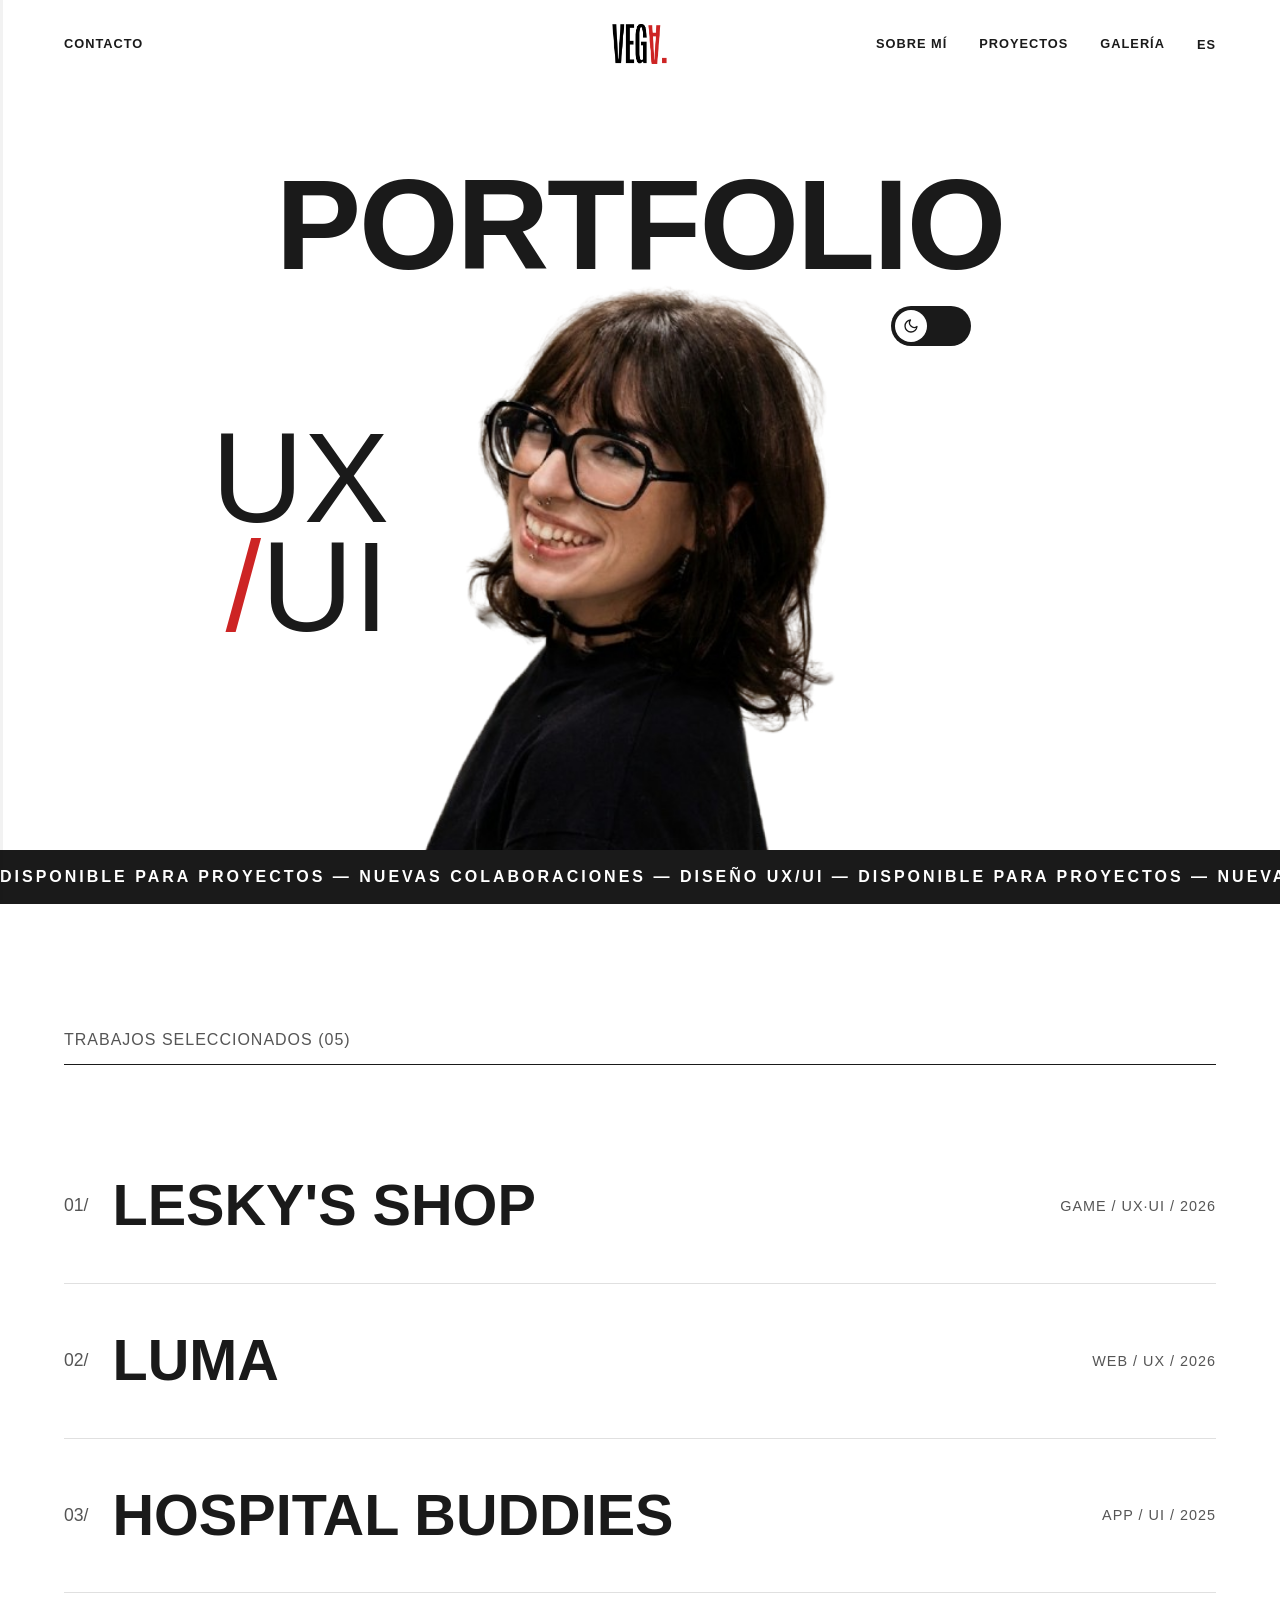
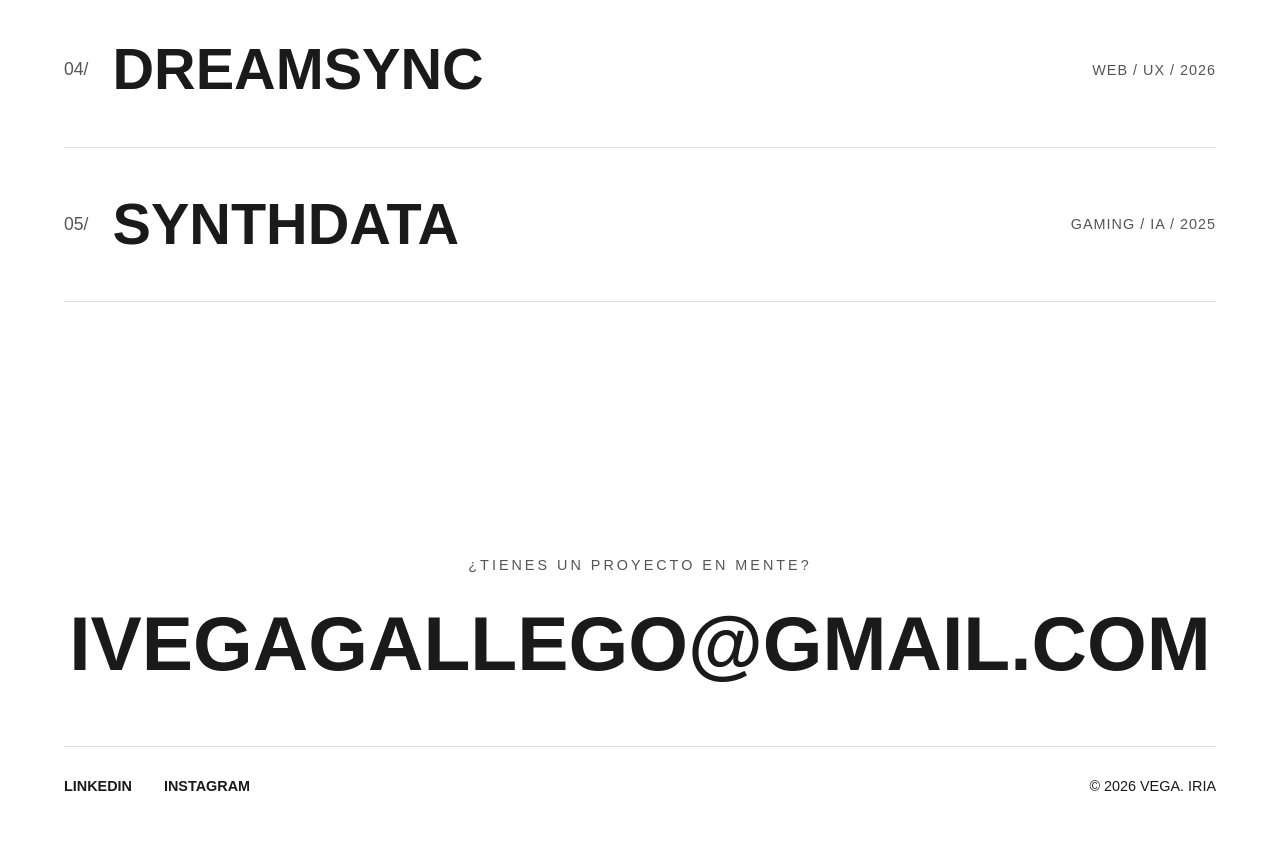
==== commit 92981fc7: "lesky" ====
--- a/index.html
+++ b/index.html
@@ -23,7 +23,8 @@
             --c-luma: #9B7CBF;       
             --c-hospital: #00B4D8;   
             --c-orange: #FF9800;     
-            --c-red: #FF3B30;        
+            --c-red: #FF3B30;
+            --c-leskys: #7B2FBE;
         }
 
         body.dark-mode {
@@ -268,9 +269,17 @@
         .star-shape { width: 25px; height: 25px; background-color: var(--text-color); clip-path: polygon(50% 0%, 61% 35%, 98% 35%, 68% 57%, 79% 91%, 50% 70%, 21% 91%, 32% 57%, 2% 35%, 39% 35%); animation: spin 2s infinite linear; } 
         #p-dreamsync:hover .star-shape { background-color: var(--c-orange); }
         
-        #p-synthdata:hover .project-name { color: var(--c-red); } 
-        .matrix-box { width: 20px; height: 25px; overflow: hidden; font-family: monospace; font-size: 10px; line-height: 10px; font-weight: bold; text-align: center; color: var(--text-color); } 
-        #p-synthdata:hover .matrix-box { color: var(--c-red); text-shadow: 0 0 4px rgba(255, 0, 0, 0.5); } 
+        #p-synthdata:hover .project-name { color: var(--c-red); }
+        .matrix-box { width: 20px; height: 25px; overflow: hidden; font-family: monospace; font-size: 10px; line-height: 10px; font-weight: bold; text-align: center; color: var(--text-color); }
+        #p-synthdata:hover .matrix-box { color: var(--c-red); text-shadow: 0 0 4px rgba(255, 0, 0, 0.5); }
+
+        #p-leskys:hover .project-name { color: var(--c-leskys); }
+        .pixel-board { display: grid; grid-template-columns: 1fr 1fr; gap: 3px; width: 22px; height: 22px; }
+        .pixel-cell { background-color: var(--text-color); border-radius: 2px; transition: background-color 0.3s; }
+        #p-leskys:hover .pixel-cell { background-color: var(--c-leskys); }
+        #p-leskys:hover .pixel-cell:nth-child(1) { animation: placePiece 1s ease 0s infinite; }
+        #p-leskys:hover .pixel-cell:nth-child(4) { animation: placePiece 1s ease 0.5s infinite; }
+        @keyframes placePiece { 0%, 100% { opacity: 1; } 50% { opacity: 0.15; } } 
         .matrix-rain { animation: matrixRain 0.8s infinite linear; }
 
         /* --- CONTACTO --- */
@@ -384,23 +393,23 @@
             .hero-photo {
                 position: absolute; bottom: 0; left: 50%;
                 transform: translateX(-50%);
-                height: 68vh; margin-top: 0; width: auto;
+                height: 76vh; margin-top: 0; width: auto;
             }
 
             /* PORTFOLIO más arriba para dejar espacio */
-            .title-portfolio { top: 13%; font-size: clamp(2.2rem, 13vw, 4.5rem); }
+            .title-portfolio { top: 17%; font-size: clamp(2.2rem, 13vw, 4.5rem); }
 
             /* UX/UI + dark mode centrados juntos */
             .ux-ui-stack {
                 display: flex; flex-direction: row;
-                position: absolute; top: 23%; left: 50%;
+                position: absolute; top: 27%; left: 50%;
                 right: auto;
                 transform: translateX(calc(-100% - 14px)) translateY(-50%);
                 font-size: clamp(1.8rem, 8vw, 2.8rem);
                 gap: 0.1em; line-height: 1; padding-right: 0;
             }
             .theme-pill-container {
-                position: absolute; top: 23%; left: 50%; right: auto;
+                position: absolute; top: 27%; left: 50%; right: auto;
                 transform: translateY(-50%) translateX(14px);
                 padding-left: 0; z-index: 100;
             }
@@ -422,10 +431,10 @@
 
         @media (max-width: 480px) {
             .logo-img { height: 32px; }
-            .title-portfolio { top: 11%; font-size: clamp(1.9rem, 12vw, 3.5rem); }
-            .ux-ui-stack { top: 21%; font-size: clamp(1.5rem, 7vw, 2.2rem); }
-            .theme-pill-container { top: 21%; }
-            .hero-photo { height: 63vh; }
+            .title-portfolio { top: 15%; font-size: clamp(1.9rem, 12vw, 3.5rem); }
+            .ux-ui-stack { top: 25%; font-size: clamp(1.5rem, 7vw, 2.2rem); }
+            .theme-pill-container { top: 25%; }
+            .hero-photo { height: 71vh; }
             .project-name { font-size: 1.5rem; }
             .project-tags { font-size: 0.8rem; }
         }
@@ -508,10 +517,31 @@
             <span class="section-label" data-i18n="section.work">Selected Work (04)</span>
             
             <div class="project-list">
-                
+
+                <a href="leskys.html" class="project-item" id="p-leskys">
+                    <div class="project-left">
+                        <span class="project-index">01/</span>
+                        <span class="project-name">Lesky's Shop</span>
+                        <div class="icon-container">
+                            <div class="pixel-board">
+                                <div class="pixel-cell"></div>
+                                <div class="pixel-cell"></div>
+                                <div class="pixel-cell"></div>
+                                <div class="pixel-cell"></div>
+                            </div>
+                        </div>
+                    </div>
+                    <div class="project-right">
+                        <div class="project-img-wrapper">
+                            <img src="leskys_img/IDLE-INICIO.GIF" alt="Lesky's Shop">
+                        </div>
+                        <span class="project-tags">GAME / UX·UI / 2026</span>
+                    </div>
+                </a>
+
                 <a href="luma.html" class="project-item" id="p-luma">
                     <div class="project-left">
-                        <span class="project-index">01/</span>
+                        <span class="project-index">02/</span>
                         <span class="project-name">Luma</span>
                         <div class="icon-container"><div class="luma-loader"></div></div>
                     </div>
@@ -525,7 +555,7 @@
 
                 <a href="hospitalbuddies.html" class="project-item" id="p-hospital">
                     <div class="project-left">
-                        <span class="project-index">02/</span>
+                        <span class="project-index">03/</span>
                         <span class="project-name">Hospital Buddies</span>
                         <div class="icon-container"><div class="radar"><div class="radar-line"></div></div></div>
                     </div>
@@ -536,10 +566,10 @@
                         <span class="project-tags">APP / UI / 2025</span>
                     </div>
                 </a>
-                
+
                 <a href="dreamsync.html" class="project-item" id="p-dreamsync">
                     <div class="project-left">
-                        <span class="project-index">03/</span>
+                        <span class="project-index">04/</span>
                         <span class="project-name">DreamSync</span>
                         <div class="icon-container"><div class="star-shape"></div></div>
                     </div>
@@ -550,10 +580,10 @@
                         <span class="project-tags">WEB / UX / 2026</span>
                     </div>
                 </a>
-                
+
                 <a href="synthdata.html" class="project-item" id="p-synthdata">
                     <div class="project-left">
-                        <span class="project-index">04/</span>
+                        <span class="project-index">05/</span>
                         <span class="project-name">SynthData</span>
                         <div class="icon-container"><div class="matrix-box"><div class="matrix-rain">1 0<br>0 1<br>1 1<br>0 0<br>1 0<br>0 1<br>1 0<br>0 1</div></div></div>
                     </div>
@@ -591,7 +621,7 @@
                 'nav.projects':  'Proyectos',
                 'nav.gallery':   'Galería',
                 'speech':        'Soy Iria, Diseñadora UX/UI',
-                'section.work':  'Trabajos Seleccionados (04)',
+                'section.work':  'Trabajos Seleccionados (05)',
                 'contact.intro': '¿Tienes un proyecto en mente?',
                 'marquee': 'DISPONIBLE PARA PROYECTOS  —  NUEVAS COLABORACIONES  —  DISEÑO UX/UI  —  DISPONIBLE PARA PROYECTOS  —  NUEVAS COLABORACIONES  —  DISEÑO UX/UI  —  DISPONIBLE PARA PROYECTOS  —  NUEVAS COLABORACIONES  —  DISEÑO UX/UI  —  DISPONIBLE PARA PROYECTOS  —  NUEVAS COLABORACIONES  —  DISEÑO UX/UI  —  DISPONIBLE PARA PROYECTOS  —  NUEVAS COLABORACIONES  —  DISEÑO UX/UI  —  DISPONIBLE PARA PROYECTOS  —  NUEVAS COLABORACIONES  —  DISEÑO UX/UI  —  DISPONIBLE PARA PROYECTOS  —  NUEVAS COLABORACIONES  —  DISEÑO UX/UI  —  DISPONIBLE PARA PROYECTOS  —  NUEVAS COLABORACIONES  —  DISEÑO UX/UI  —',
             },
@@ -601,7 +631,7 @@
                 'nav.projects':  'Projects',
                 'nav.gallery':   'Gallery',
                 'speech':        "I'm Iria, UX/UI Designer",
-                'section.work':  'Selected Work (04)',
+                'section.work':  'Selected Work (05)',
                 'contact.intro': 'Got a project in mind?',
                 'marquee': 'AVAILABLE FOR FREELANCE WORK  —  OPEN TO NEW PROJECTS  —  UX/UI DESIGN  —  AVAILABLE FOR FREELANCE WORK  —  OPEN TO NEW PROJECTS  —  UX/UI DESIGN  —  AVAILABLE FOR FREELANCE WORK  —  OPEN TO NEW PROJECTS  —  UX/UI DESIGN  —  AVAILABLE FOR FREELANCE WORK  —  OPEN TO NEW PROJECTS  —  UX/UI DESIGN  —  AVAILABLE FOR FREELANCE WORK  —  OPEN TO NEW PROJECTS  —  UX/UI DESIGN  —  AVAILABLE FOR FREELANCE WORK  —  OPEN TO NEW PROJECTS  —  UX/UI DESIGN  —  AVAILABLE FOR FREELANCE WORK  —  OPEN TO NEW PROJECTS  —  UX/UI DESIGN  —  AVAILABLE FOR FREELANCE WORK  —  OPEN TO NEW PROJECTS  —  UX/UI DESIGN  —',
             }
